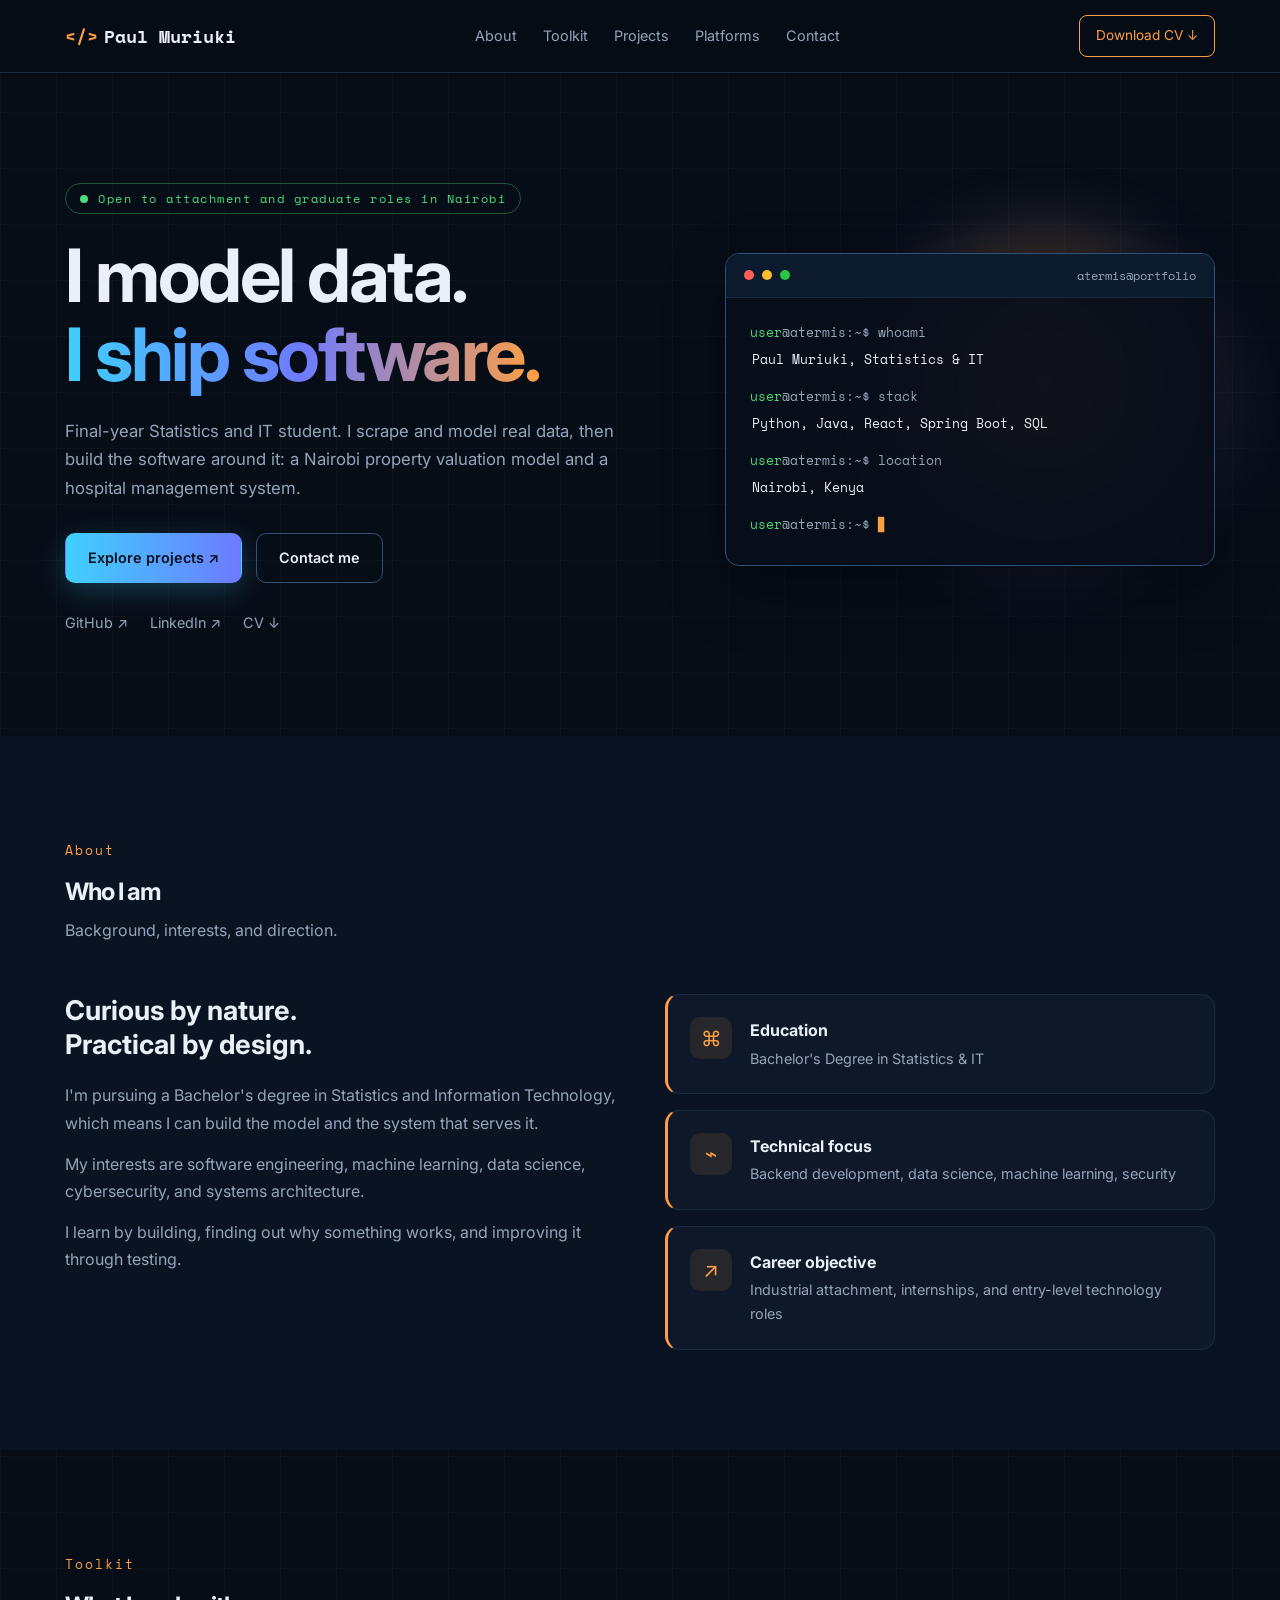
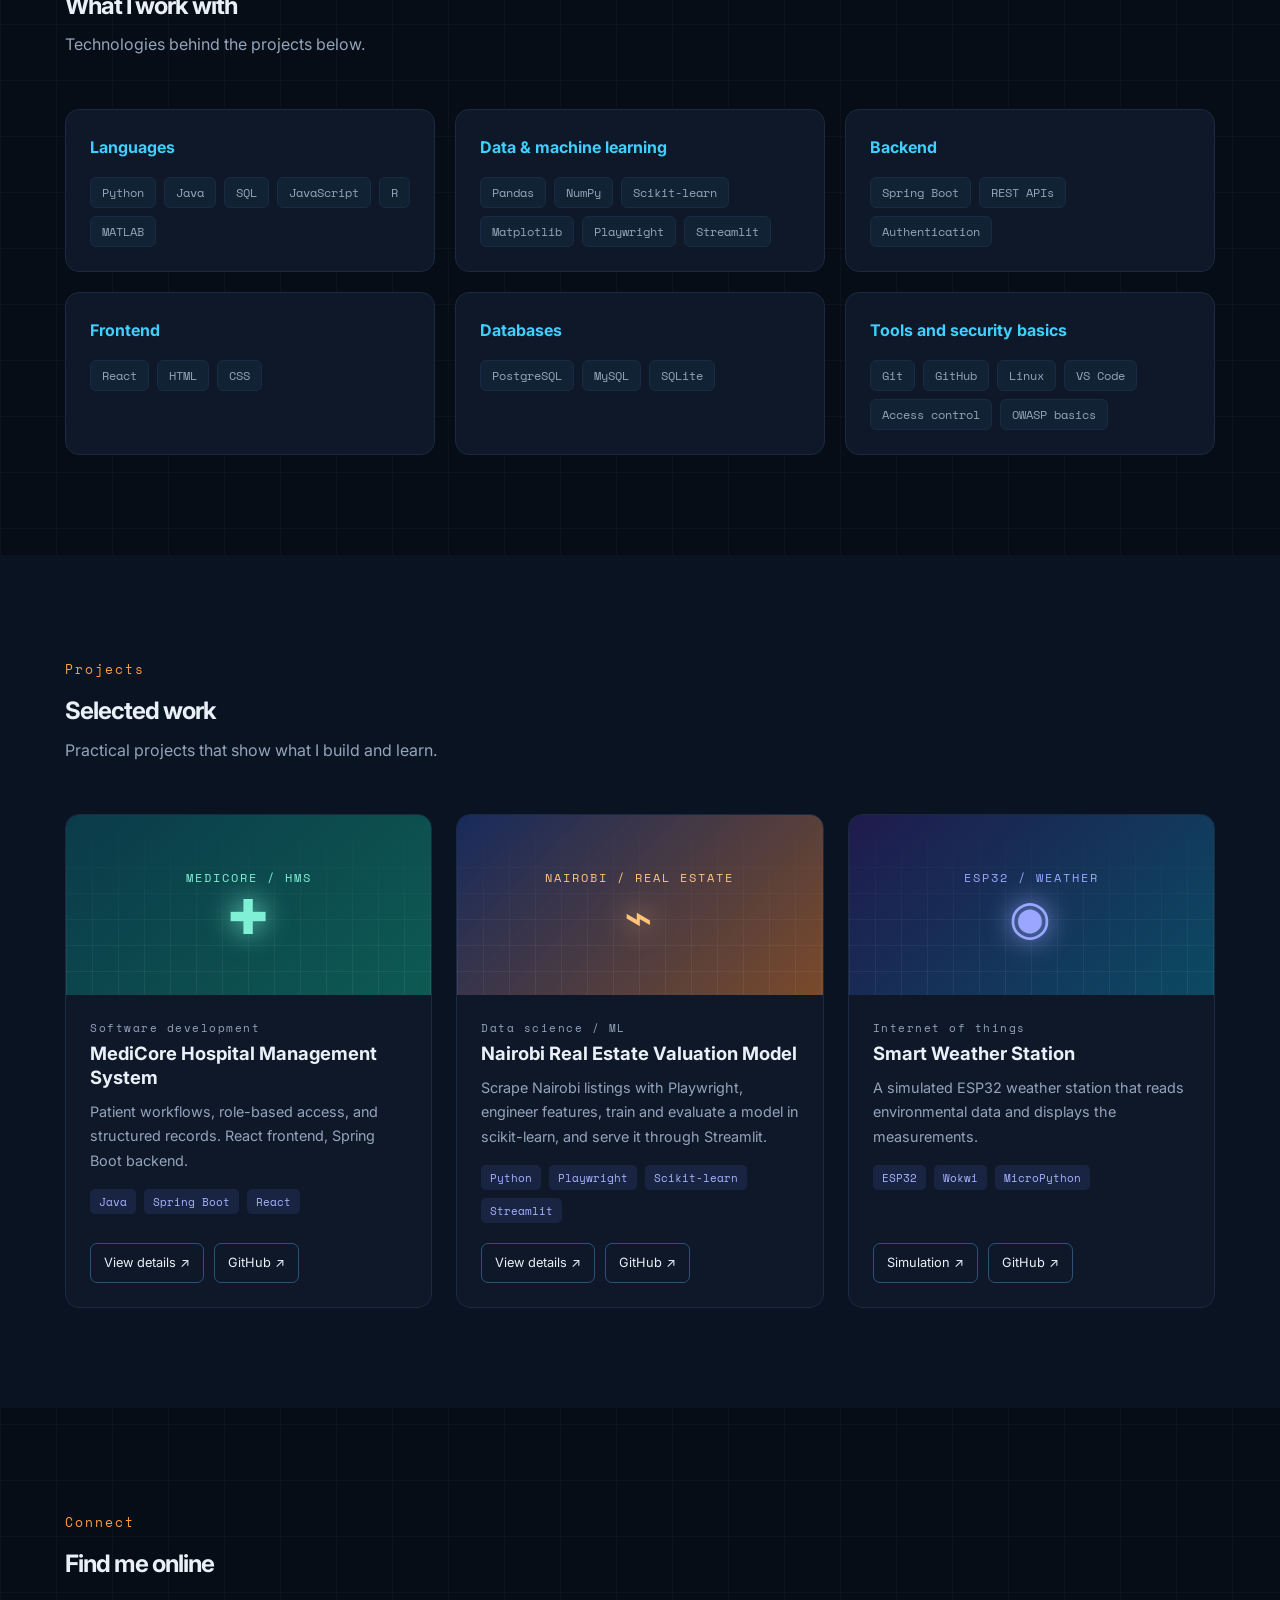
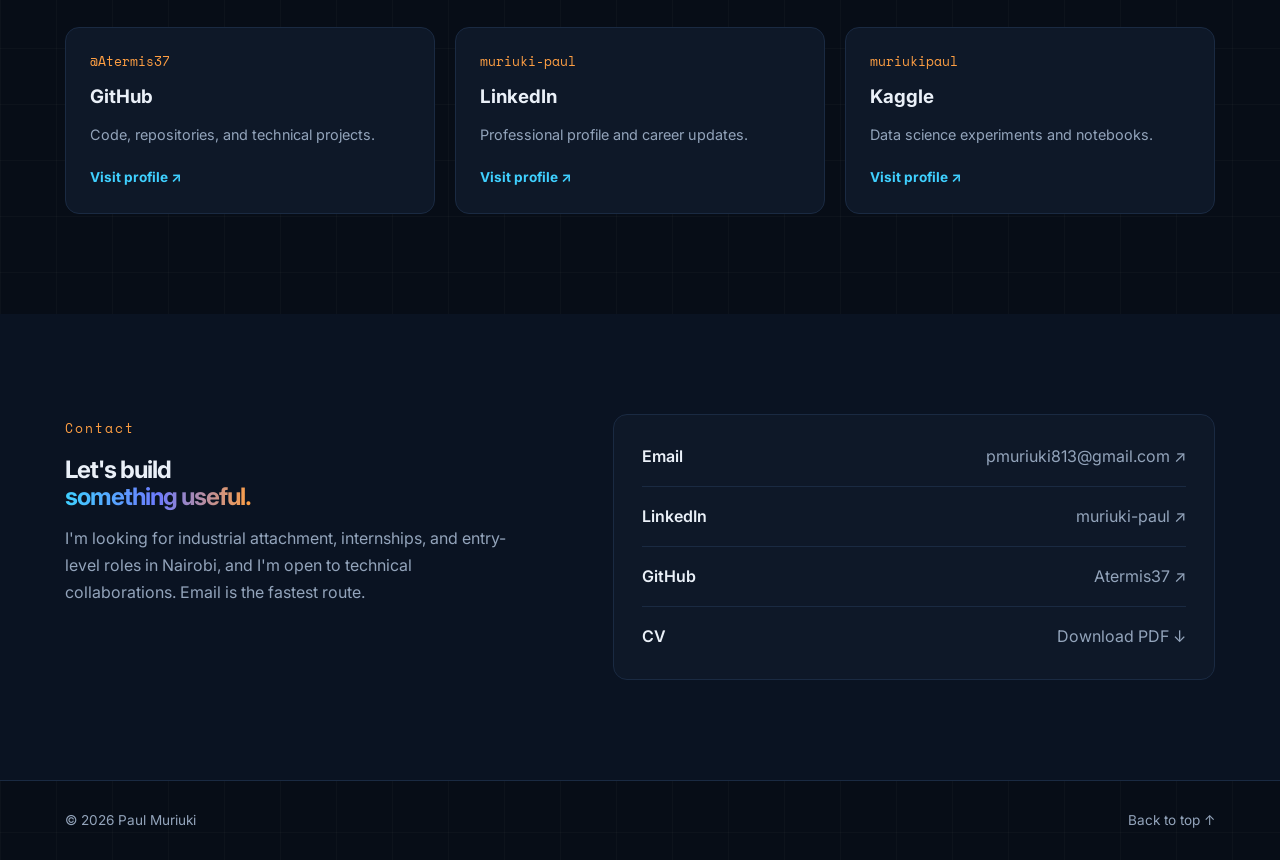
==== index.html @ e59689b9 "Initial portfolio" ====
<!doctype html>
<html lang="en">
  <head>
    <meta charset="UTF-8" />
    <meta name="viewport" content="width=device-width, initial-scale=1.0" />
    <title>Paul Muriuki | Statistics &amp; IT, Nairobi</title>
    <meta name="description" content="Paul Muriuki, final-year Statistics and IT student in Nairobi. Data science, machine learning and software projects." />
    <meta property="og:type" content="website" />
    <meta property="og:title" content="Paul Muriuki | Statistics &amp; IT, Nairobi" />
    <meta property="og:description" content="A Nairobi property valuation model, a hospital management system, and more." />
    <link rel="icon" href="data:image/svg+xml,%3Csvg xmlns='http://www.w3.org/2000/svg' viewBox='0 0 100 100'%3E%3Ctext y='.9em' font-size='90' fill='%23ff9f43'%3EP%3C/text%3E%3C/svg%3E" />

    <link rel="preconnect" href="https://fonts.googleapis.com" />
    <link rel="preconnect" href="https://fonts.gstatic.com" crossorigin />
    <link
      href="https://fonts.googleapis.com/css2?family=Inter:wght@400;500;600;700;800&family=Space+Mono:wght@400;700&display=swap"
      rel="stylesheet"
    />
    <link rel="stylesheet" href="styles.css" />
  </head>

  <body>
    <header class="header">
      <div class="container nav-container">
        <a href="#home" class="logo"><span class="logo-symbol">&lt;/&gt;</span>Paul Muriuki</a>

        <button class="menu-toggle" id="menu-toggle" aria-label="Toggle menu" aria-expanded="false" aria-controls="navigation">☰</button>

        <nav class="navigation" id="navigation">
          <a href="#about">About</a>
          <a href="#skills">Toolkit</a>
          <a href="#projects">Projects</a>
          <a href="#platforms">Platforms</a>
          <a href="#contact">Contact</a>
        </nav>

        <a href="assets/cv.pdf" class="nav-button" download>Download CV ↓</a>
      </div>
    </header>

    <section id="home" class="hero">
      <div class="container hero-grid">
        <div class="hero-content">
          <span class="status"><span class="status-dot"></span>Open to attachment and graduate roles in Nairobi</span>

          <h1>I model data.<br /><span class="gradient-text">I ship software.</span></h1>

          <p class="hero-description">
            Final-year Statistics and IT student. I scrape and model real data,
            then build the software around it: a Nairobi property valuation
            model and a hospital management system.
          </p>

          <div class="hero-buttons">
            <a href="#projects" class="button button-primary">Explore projects ↗</a>
            <a href="#contact" class="button button-secondary">Contact me</a>
          </div>

          <div class="hero-links">
            <a href="https://github.com/Atermis37" target="_blank" rel="noopener">GitHub ↗</a>
            <a href="https://www.linkedin.com/in/muriuki-paul-7a256b313/" target="_blank" rel="noopener">LinkedIn ↗</a>
            <a href="assets/cv.pdf" download>CV ↓</a>
          </div>
        </div>

        <div class="hero-art" aria-hidden="true">
          <div class="hero-circle"></div>
          <div class="terminal">
            <div class="terminal-header"><span></span><span></span><span></span><small>atermis@portfolio</small></div>
            <div class="terminal-content">
              <p><span class="terminal-green">user</span>@atermis:~$ whoami</p>
              <p class="terminal-output">Paul Muriuki, Statistics &amp; IT</p>
              <p><span class="terminal-green">user</span>@atermis:~$ stack</p>
              <p class="terminal-output">Python, Java, React, Spring Boot, SQL</p>
              <p><span class="terminal-green">user</span>@atermis:~$ location</p>
              <p class="terminal-output">Nairobi, Kenya</p>
              <p><span class="terminal-green">user</span>@atermis:~$ <span class="cursor">▋</span></p>
            </div>
          </div>
        </div>
      </div>
    </section>

    <section id="about" class="section section-alt">
      <div class="container">
        <div class="section-heading">
          <span class="section-label">About</span>
          <h2>Who I am</h2>
          <p>Background, interests, and direction.</p>
        </div>

        <div class="about-grid">
          <div class="about-text">
            <h3>Curious by nature.<br />Practical by design.</h3>
            <p>I'm pursuing a Bachelor's degree in Statistics and Information Technology, which means I can build the model and the system that serves it.</p>
            <p>My interests are software engineering, machine learning, data science, cybersecurity, and systems architecture.</p>
            <p>I learn by building, finding out why something works, and improving it through testing.</p>
          </div>

          <div class="about-cards">
            <article class="info-card">
              <span class="card-icon">⌘</span>
              <div><h4>Education</h4><p>Bachelor's Degree in Statistics &amp; IT</p></div>
            </article>
            <article class="info-card">
              <span class="card-icon">⌁</span>
              <div><h4>Technical focus</h4><p>Backend development, data science, machine learning, security</p></div>
            </article>
            <article class="info-card">
              <span class="card-icon">↗</span>
              <div><h4>Career objective</h4><p>Industrial attachment, internships, and entry-level technology roles</p></div>
            </article>
          </div>
        </div>
      </div>
    </section>

    <section id="skills" class="section">
      <div class="container">
        <div class="section-heading">
          <span class="section-label">Toolkit</span>
          <h2>What I work with</h2>
          <p>Technologies behind the projects below.</p>
        </div>

        <div class="skills-grid">
          <article class="skill-card">
            <h3>Languages</h3>
            <div class="skill-tags"><span>Python</span><span>Java</span><span>SQL</span><span>JavaScript</span><span>R</span><span>MATLAB</span></div>
          </article>
          <article class="skill-card">
            <h3>Data &amp; machine learning</h3>
            <div class="skill-tags"><span>Pandas</span><span>NumPy</span><span>Scikit-learn</span><span>Matplotlib</span><span>Playwright</span><span>Streamlit</span></div>
          </article>
          <article class="skill-card">
            <h3>Backend</h3>
            <div class="skill-tags"><span>Spring Boot</span><span>REST APIs</span><span>Authentication</span></div>
          </article>
          <article class="skill-card">
            <h3>Frontend</h3>
            <div class="skill-tags"><span>React</span><span>HTML</span><span>CSS</span></div>
          </article>
          <article class="skill-card">
            <h3>Databases</h3>
            <div class="skill-tags"><span>PostgreSQL</span><span>MySQL</span><span>SQLite</span></div>
          </article>
          <article class="skill-card">
            <h3>Tools and security basics</h3>
            <div class="skill-tags"><span>Git</span><span>GitHub</span><span>Linux</span><span>VS Code</span><span>Access control</span><span>OWASP basics</span></div>
          </article>
        </div>
      </div>
    </section>

    <section id="projects" class="section section-alt">
      <div class="container">
        <div class="section-heading">
          <span class="section-label">Projects</span>
          <h2>Selected work</h2>
          <p>Practical projects that show what I build and learn.</p>
        </div>

        <div class="projects-grid">
          <article class="project-card">
            <div class="project-visual medicore-visual"><span>MEDICORE / HMS</span><div class="visual-symbol">✚</div></div>
            <div class="project-content">
              <span class="project-type">Software development</span>
              <h3>MediCore Hospital Management System</h3>
              <p>Patient workflows, role-based access, and structured records. React frontend, Spring Boot backend.</p>
              <div class="project-tags"><span>Java</span><span>Spring Boot</span><span>React</span></div>
              <div class="project-actions">
                <a href="projects/medicore.html">View details ↗</a>
                <a href="https://github.com/Atermis37/Medicore" target="_blank" rel="noopener">GitHub ↗</a>
              </div>
            </div>
          </article>

          <article class="project-card">
            <div class="project-visual realestate-visual"><span>NAIROBI / REAL ESTATE</span><div class="visual-symbol">⌁</div></div>
            <div class="project-content">
              <span class="project-type">Data science / ML</span>
              <h3>Nairobi Real Estate Valuation Model</h3>
              <p>Scrape Nairobi listings with Playwright, engineer features, train and evaluate a model in scikit-learn, and serve it through Streamlit.</p>
              <div class="project-tags"><span>Python</span><span>Playwright</span><span>Scikit-learn</span><span>Streamlit</span></div>
              <div class="project-actions">
                <a href="projects/realestate.html">View details ↗</a>
                <a href="https://github.com/Atermis37/nairobi-realestate" target="_blank" rel="noopener">GitHub ↗</a>
              </div>
            </div>
          </article>

          <article class="project-card">
            <div class="project-visual iot-visual"><span>ESP32 / WEATHER</span><div class="visual-symbol">◉</div></div>
            <div class="project-content">
              <span class="project-type">Internet of things</span>
              <h3>Smart Weather Station</h3>
              <p>A simulated ESP32 weather station that reads environmental data and displays the measurements.</p>
              <div class="project-tags"><span>ESP32</span><span>Wokwi</span><span>MicroPython</span></div>
              <div class="project-actions">
                <a href="https://wokwi.com/projects/479337027551140865" target="_blank" rel="noopener">Simulation ↗</a>
                <a href="https://github.com/Atermis37/smart-weather-station" target="_blank" rel="noopener">GitHub ↗</a>
              </div>
            </div>
          </article>
        </div>
      </div>
    </section>

    <section id="platforms" class="section">
      <div class="container">
        <div class="section-heading">
          <span class="section-label">Connect</span>
          <h2>Find me online</h2>
        </div>

        <div class="platform-grid">
          <a href="https://github.com/Atermis37" target="_blank" rel="noopener" class="platform-card">
            <span>@Atermis37</span><h3>GitHub</h3><p>Code, repositories, and technical projects.</p><b>Visit profile ↗</b>
          </a>
          <a href="https://www.linkedin.com/in/muriuki-paul-7a256b313/" target="_blank" rel="noopener" class="platform-card">
            <span>muriuki-paul</span><h3>LinkedIn</h3><p>Professional profile and career updates.</p><b>Visit profile ↗</b>
          </a>
          <a href="https://kaggle.com/muriukipaul" target="_blank" rel="noopener" class="platform-card">
            <span>muriukipaul</span><h3>Kaggle</h3><p>Data science experiments and notebooks.</p><b>Visit profile ↗</b>
          </a>
        </div>
      </div>
    </section>

    <section id="contact" class="section section-alt">
      <div class="container contact-grid">
        <div class="contact-info">
          <span class="section-label">Contact</span>
          <h2>Let's build<br /><span class="gradient-text">something useful.</span></h2>
          <p>I'm looking for industrial attachment, internships, and entry-level roles in Nairobi, and I'm open to technical collaborations. Email is the fastest route.</p>
        </div>

        <div class="contact-card">
          <a href="mailto:pmuriuki813@gmail.com"><b>Email</b> pmuriuki813@gmail.com ↗</a>
          <a href="https://www.linkedin.com/in/muriuki-paul-7a256b313/" target="_blank" rel="noopener"><b>LinkedIn</b> muriuki-paul ↗</a>
          <a href="https://github.com/Atermis37" target="_blank" rel="noopener"><b>GitHub</b> Atermis37 ↗</a>
          <a href="assets/cv.pdf" download><b>CV</b> Download PDF ↓</a>
        </div>
      </div>
    </section>

    <footer class="footer">
      <div class="container footer-content">
        <p>© <span id="year"></span> Paul Muriuki</p>
        <a href="#home">Back to top ↑</a>
      </div>
    </footer>

    <script src="script.js"></script>
  </body>
</html>
---- styles.css ----
/* Portfolio: Paul Muriuki. Selectors match the HTML as written. */
:root{
  --bg:#070d17;--bg2:#0a1322;--surface:#0e1828;--border:#1a2a42;--border-h:#2d5278;
  --text:#eaf0f8;--muted:#93a4bb;
  --sky:#3fd0ff;--dusk:#6d7bff;--sun:#ff9f43;--ok:#4ade80;
  --wrap:1150px;--r:14px;--t:.25s ease;
}
*{margin:0;padding:0;box-sizing:border-box}
html{scroll-behavior:smooth;scroll-padding-top:90px}
body{min-width:320px;background:var(--bg);color:var(--text);font:16px/1.7 "Inter",system-ui,sans-serif;overflow-x:hidden;
  background-image:linear-gradient(rgba(255,255,255,.022) 1px,transparent 1px),linear-gradient(90deg,rgba(255,255,255,.022) 1px,transparent 1px);
  background-size:56px 56px}
a{color:inherit;text-decoration:none}
button,input,textarea{font:inherit}button{cursor:pointer}
ul{list-style:none}
::selection{background:var(--sun);color:var(--bg)}
a:focus-visible,button:focus-visible,input:focus-visible,textarea:focus-visible{outline:2px solid var(--sun);outline-offset:4px}

.container{width:min(90%,var(--wrap));margin-inline:auto}
.section{padding:100px 0}
.section-alt{background:var(--bg2)}
.section-heading{max-width:640px;margin-bottom:50px}
.section-label{display:inline-block;margin-bottom:10px;color:var(--sun);font:.8rem "Space Mono",monospace;letter-spacing:2px}
.section-heading h2,.contact-info h2{font-size:clamp(2rem,5vw,2.9rem);line-height:1.15;letter-spacing:-1px;margin-bottom:12px}
.section-heading p{color:var(--muted)}
.gradient-text{background:linear-gradient(90deg,var(--sky),var(--dusk) 50%,var(--sun));-webkit-background-clip:text;background-clip:text;color:transparent}

/* NAV */
.header{position:sticky;top:0;z-index:1000;background:rgba(7,13,23,.9);border-bottom:1px solid var(--border);backdrop-filter:blur(14px);-webkit-backdrop-filter:blur(14px)}
.nav-container{min-height:72px;display:flex;align-items:center;justify-content:space-between;gap:24px}
.logo{font:700 1.1rem "Space Mono",monospace;white-space:nowrap}
.logo-symbol{color:var(--sun);margin-right:6px}
.navigation{display:flex;gap:26px}
.navigation a{position:relative;color:var(--muted);font-size:.9rem;transition:color var(--t)}
.navigation a::after{content:"";position:absolute;left:0;bottom:-6px;width:0;height:2px;background:var(--sun);transition:width var(--t)}
.navigation a:hover{color:var(--text)}.navigation a:hover::after{width:100%}
.nav-button{padding:8px 16px;border:1px solid var(--sun);border-radius:8px;color:var(--sun);font-size:.85rem;white-space:nowrap;transition:var(--t)}
.nav-button:hover{background:var(--sun);color:var(--bg)}
.menu-toggle{display:none;border:0;background:none;color:var(--text);font-size:1.6rem;padding:4px}

/* BUTTONS */
.button{display:inline-flex;align-items:center;justify-content:center;gap:8px;padding:12px 22px;border:1px solid transparent;border-radius:10px;font-size:.9rem;font-weight:600;transition:var(--t)}
.button:hover{transform:translateY(-3px)}
.button-primary{background:linear-gradient(90deg,var(--sky),var(--dusk));color:#06101c;box-shadow:0 8px 28px rgba(63,208,255,.22)}
.button-secondary{border-color:var(--border-h);color:var(--text)}
.button-secondary:hover{border-color:var(--sun);color:var(--sun)}

/* HERO: */
.hero{padding:110px 0 100px;min-height:640px;display:flex;align-items:center;overflow:hidden}
.hero-grid{display:grid;grid-template-columns:1.1fr .9fr;gap:60px;align-items:center}
.hero-content>*{opacity:0;transform:translateY(18px);animation:rise .7s ease forwards}
.hero-content>:nth-child(2){animation-delay:.12s}.hero-content>:nth-child(3){animation-delay:.24s}
.hero-content>:nth-child(4){animation-delay:.36s}.hero-content>:nth-child(5){animation-delay:.48s}
@keyframes rise{to{opacity:1;transform:none}}
.status{display:inline-flex;align-items:center;gap:10px;margin-bottom:22px;padding:6px 14px;border:1px solid rgba(74,222,128,.35);border-radius:30px;color:var(--ok);font:.72rem "Space Mono",monospace;letter-spacing:1.5px}
.status-dot{width:8px;height:8px;border-radius:50%;background:var(--ok);animation:pulse 2s infinite}
@keyframes pulse{50%{box-shadow:0 0 0 7px rgba(74,222,128,0)}0%{box-shadow:0 0 0 0 rgba(74,222,128,.5)}}
.hero h1{font-size:clamp(2.6rem,6.2vw,4.6rem);line-height:1.08;letter-spacing:-2.5px;margin-bottom:22px}
.hero-description{max-width:560px;margin-bottom:30px;color:var(--muted);font-size:1.05rem}
.hero-buttons{display:flex;flex-wrap:wrap;gap:14px;margin-bottom:28px}
.hero-links{display:flex;gap:22px;color:var(--muted);font-size:.9rem}
.hero-links a:hover{color:var(--sun)}
.hero-art{position:relative;min-width:0}
.hero-circle{position:absolute;z-index:0;width:min(420px,90%);aspect-ratio:1;right:-8%;bottom:-22%;border-radius:50%;
  background:radial-gradient(circle at 50% 40%,var(--sun) 0,rgba(255,159,67,.45) 30%,rgba(109,123,255,.2) 55%,transparent 70%);
  filter:blur(28px);opacity:.55;animation:drift 9s ease-in-out infinite alternate}
@keyframes drift{to{transform:translate(-26px,-18px) scale(1.08)}}
.terminal{position:relative;z-index:1;overflow:hidden;border:1px solid var(--border-h);border-radius:var(--r);background:rgba(8,15,27,.92);box-shadow:0 24px 60px rgba(0,0,0,.45)}
.terminal-header{display:flex;align-items:center;gap:8px;padding:13px 18px;background:#0c1a2d;border-bottom:1px solid var(--border)}
.terminal-header span{width:10px;height:10px;border-radius:50%;background:#ff5f57}
.terminal-header span:nth-child(2){background:#febc2e}.terminal-header span:nth-child(3){background:#28c840}
.terminal-header small{margin-left:auto;color:var(--muted);font:.72rem "Space Mono",monospace}
.terminal-content{padding:24px;font:.82rem/1.6 "Space Mono",monospace;color:var(--muted);overflow-wrap:anywhere}
.terminal-content p{margin-bottom:6px}
.terminal-green{color:var(--ok)}
.terminal-output{color:var(--text);margin-bottom:16px!important;padding-left:2px}
.cursor{color:var(--sun);animation:blink 1s steps(1) infinite}
@keyframes blink{50%{opacity:0}}

/* ABOUT */
.about-grid{display:grid;grid-template-columns:1fr 1fr;gap:50px;align-items:start}
.about-text h3{font-size:1.7rem;line-height:1.25;margin-bottom:20px}
.about-text p{color:var(--muted);margin-bottom:14px;max-width:60ch}
.about-cards{display:grid;gap:16px}
.info-card{display:flex;gap:18px;padding:22px;border:1px solid var(--border);border-left:3px solid var(--sun);border-radius:var(--r);background:var(--surface)}
.card-icon{flex:none;width:42px;height:42px;display:grid;place-items:center;border-radius:10px;background:rgba(255,159,67,.1);color:var(--sun);font-size:1.3rem}
.info-card h4{font-size:1rem;margin-bottom:2px}
.info-card p{color:var(--muted);font-size:.9rem}

/* SKILLS */
.skills-grid{display:grid;grid-template-columns:repeat(3,minmax(0,1fr));gap:20px}
.skill-card{padding:24px;border:1px solid var(--border);border-radius:var(--r);background:var(--surface)}
.skill-card h3{margin-bottom:16px;font-size:1rem;color:var(--sky)}
.skill-tags{display:flex;flex-wrap:wrap;gap:8px}
.skill-tags span{padding:6px 11px;border:1px solid var(--border);border-radius:6px;background:rgba(63,208,255,.05);color:var(--muted);font:.74rem "Space Mono",monospace;transition:var(--t)}
.skill-tags span:hover{border-color:var(--sun);color:var(--sun)}

/* PROJECTS */
.project-filters{display:flex;flex-wrap:wrap;gap:10px;margin-bottom:32px}
.filter{padding:8px 18px;border:1px solid var(--border);border-radius:30px;background:none;color:var(--muted);font-size:.85rem;transition:var(--t)}
.filter:hover,.filter.active{border-color:var(--sun);background:rgba(255,159,67,.1);color:var(--sun)}
.projects-grid{display:grid;grid-template-columns:repeat(3,minmax(0,1fr));gap:24px}
.project-card{position:relative;isolation:isolate;display:flex;flex-direction:column;overflow:hidden;border:1px solid var(--border);border-radius:var(--r);background:var(--surface);transition:transform var(--t),border-color var(--t)}
.project-card::before{content:"";position:absolute;inset:0;z-index:-1;opacity:0;transition:opacity .3s;background:radial-gradient(320px circle at var(--mx,50%) var(--my,50%),rgba(255,159,67,.14),transparent 60%)}
.project-card:hover{transform:translateY(-6px);border-color:var(--border-h)}
.project-card:hover::before{opacity:1}
.project-card.hidden{display:none}
.project-visual{position:relative;min-height:180px;display:flex;flex-direction:column;align-items:center;justify-content:center;gap:6px;color:var(--text);font:.75rem "Space Mono",monospace;letter-spacing:2px;overflow:hidden}
.project-visual::after{content:"";position:absolute;inset:0;background-image:linear-gradient(rgba(255,255,255,.06) 1px,transparent 1px),linear-gradient(90deg,rgba(255,255,255,.06) 1px,transparent 1px);background-size:26px 26px;mask-image:linear-gradient(transparent,#000 90%);-webkit-mask-image:linear-gradient(transparent,#000 90%)}
.project-visual>*{position:relative;z-index:1}
.visual-symbol{font-size:3rem;line-height:1;text-shadow:0 0 28px currentColor}
.medicore-visual{background:linear-gradient(135deg,#0b3b4a,#0d5a52);color:#7ff0d4}
.realestate-visual{background:linear-gradient(135deg,#172a5c,#7a4a2a);color:#ffc47a}
.iot-visual{background:linear-gradient(135deg,#1f1b4d,#0b4a63);color:#9aa6ff}
.project-content{flex:1;display:flex;flex-direction:column;padding:24px}
.project-type{color:var(--muted);font:.7rem "Space Mono",monospace;letter-spacing:1.5px;margin-bottom:6px}
.project-content h3{font-size:1.15rem;margin-bottom:10px;line-height:1.3}
.project-content p{margin-bottom:16px;color:var(--muted);font-size:.9rem}
.project-tags{display:flex;flex-wrap:wrap;gap:8px;margin-bottom:20px}
.project-tags span{padding:4px 9px;border-radius:5px;background:rgba(109,123,255,.12);color:#a9b2ff;font:.7rem "Space Mono",monospace}
.project-actions{display:flex;flex-wrap:wrap;gap:10px;margin-top:auto}
.project-actions a{padding:8px 13px;border:1px solid var(--border-h);border-radius:7px;font-size:.8rem;transition:var(--t)}
.project-actions a:hover{border-color:var(--sun);color:var(--sun);background:rgba(255,159,67,.08)}

/* PLATFORMS */
.platform-grid{display:grid;grid-template-columns:repeat(3,minmax(0,1fr));gap:20px}
.platform-card{display:flex;flex-direction:column;gap:10px;padding:24px;border:1px solid var(--border);border-radius:var(--r);background:var(--surface);transition:var(--t)}
.platform-card:hover{border-color:var(--sun);transform:translateY(-4px)}
.platform-card span{color:var(--sun);font:.8rem "Space Mono",monospace}
.platform-card p{color:var(--muted);font-size:.9rem}
.platform-card b{margin-top:auto;padding-top:8px;color:var(--sky);font-size:.85rem}

/* CONTACT */
.contact-grid{display:grid;grid-template-columns:.9fr 1.1fr;gap:56px;align-items:start}
.contact-info p{color:var(--muted);margin:14px 0 26px;max-width:46ch}
.contact-email{display:inline-block;color:var(--sun);font:1rem "Space Mono",monospace;border-bottom:1px solid var(--sun);overflow-wrap:anywhere}
.contact-form{display:flex;flex-direction:column;gap:8px;padding:30px;border:1px solid var(--border);border-radius:var(--r);background:var(--surface)}
.contact-form label{font-size:.85rem;font-weight:600;margin-top:8px}
.contact-form input,.contact-form textarea{width:100%;padding:13px 15px;border:1px solid var(--border);border-radius:8px;background:var(--bg);color:var(--text);font-size:.9rem;transition:border-color var(--t)}
.contact-form input:focus,.contact-form textarea:focus{border-color:var(--sun);outline:none}
.contact-form ::placeholder{color:#71869f;opacity:1}
.contact-form textarea{min-height:130px;resize:vertical}
.contact-form .button{align-self:flex-start;margin-top:14px}
.form-note{color:var(--muted);font-size:.8rem}

/* FOOTER */
.footer{padding:28px 0;border-top:1px solid var(--border)}
.footer-content{display:flex;align-items:center;justify-content:space-between;flex-wrap:wrap;gap:16px;color:var(--muted);font-size:.85rem}
.footer-content a:hover{color:var(--sun)}

/* DETAIL PAGES (inline styles in those files still work) */
.section h1{letter-spacing:-1.5px;line-height:1.15}
.section h2{font-size:1.5rem;margin-top:8px}

/* RESPONSIVE */
@media(max-width:860px){
  .menu-toggle{display:block}
  .menu-toggle~.nav-button{display:none}
  .navigation{position:absolute;top:72px;left:0;right:0;display:none;flex-direction:column;gap:0;padding:8px 5% 18px;background:var(--bg);border-bottom:1px solid var(--border)}
  .navigation.open{display:flex}
  .navigation a{padding:13px 0;border-bottom:1px solid var(--border)}
  .navigation a::after{display:none}
}
@media(max-width:950px){
  .hero-grid,.about-grid,.contact-grid{grid-template-columns:1fr}
  .skills-grid,.projects-grid,.platform-grid{grid-template-columns:repeat(2,minmax(0,1fr))}
  .hero-art{max-width:520px}
}
@media(max-width:650px){
  .section{padding:70px 0}.hero{padding:70px 0}
  .skills-grid,.projects-grid,.platform-grid{grid-template-columns:1fr}
  .contact-form{padding:20px}
  .footer-content{flex-direction:column;text-align:center}
}
@media(prefers-reduced-motion:reduce){
  html{scroll-behavior:auto}
  *,*::before,*::after{animation-duration:.01ms!important;animation-iteration-count:1!important;transition-duration:.01ms!important}
  .hero-content>*{opacity:1;transform:none}
}

.contact-card{display:flex;flex-direction:column;padding:12px 28px;border:1px solid var(--border);border-radius:var(--r);background:var(--surface)}
.contact-card a{display:flex;justify-content:space-between;gap:16px;padding:16px 0;border-bottom:1px solid var(--border);color:var(--muted);overflow-wrap:anywhere;transition:color var(--t)}
.contact-card a:last-child{border-bottom:0}
.contact-card a:hover{color:var(--sun)}
.contact-card b{color:var(--text);font-weight:600}
.detail h1{font-size:clamp(2rem,5vw,3.2rem);margin:14px 0 16px}
.detail-lead{max-width:70ch;color:var(--muted)}
.detail .project-tags{margin:26px 0}
.detail-visual{height:300px;border-radius:15px}
.detail-body{max-width:760px;margin-top:48px}
.detail-body h2{margin:34px 0 12px}
.detail-body p{margin-bottom:14px;color:var(--muted)}
.detail-body ul{margin:0 0 20px 20px;list-style:disc;color:var(--muted)}
.detail-body li{margin-bottom:6px}
.detail-body .button{margin-top:18px}
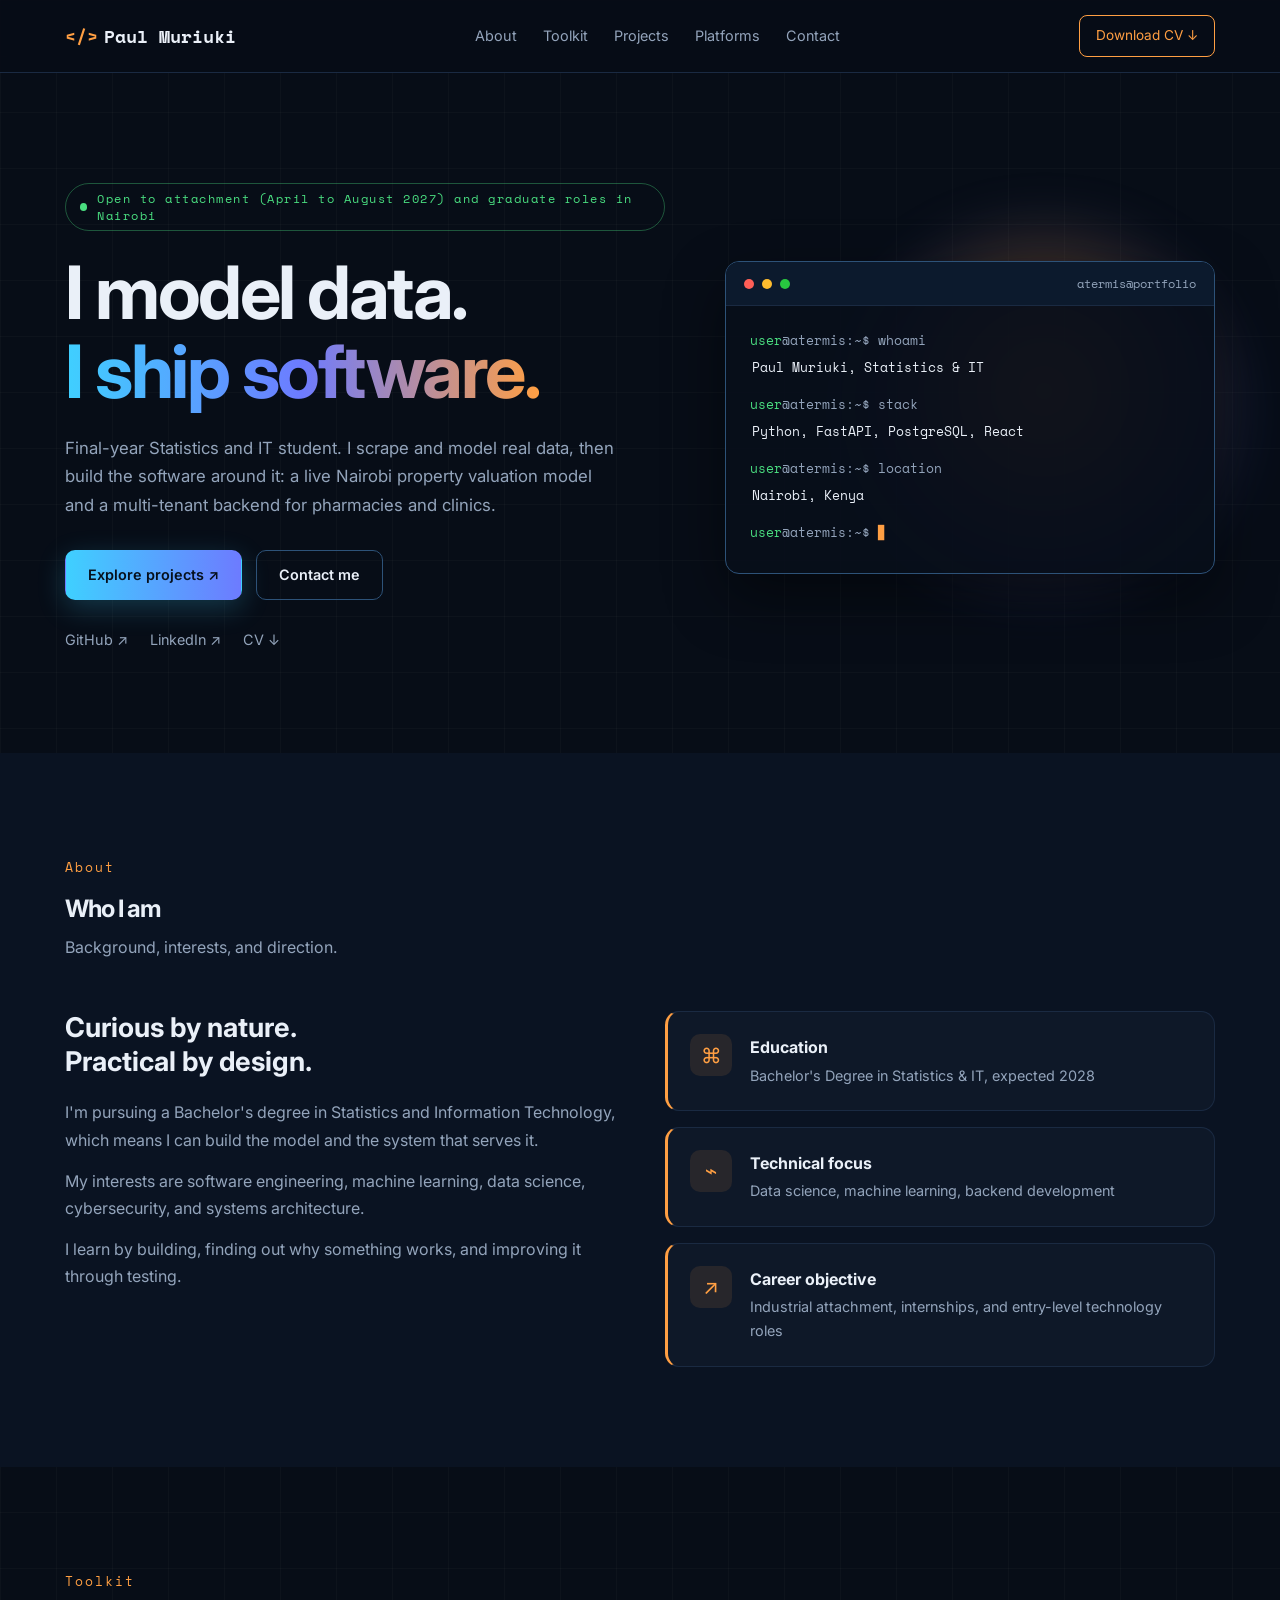
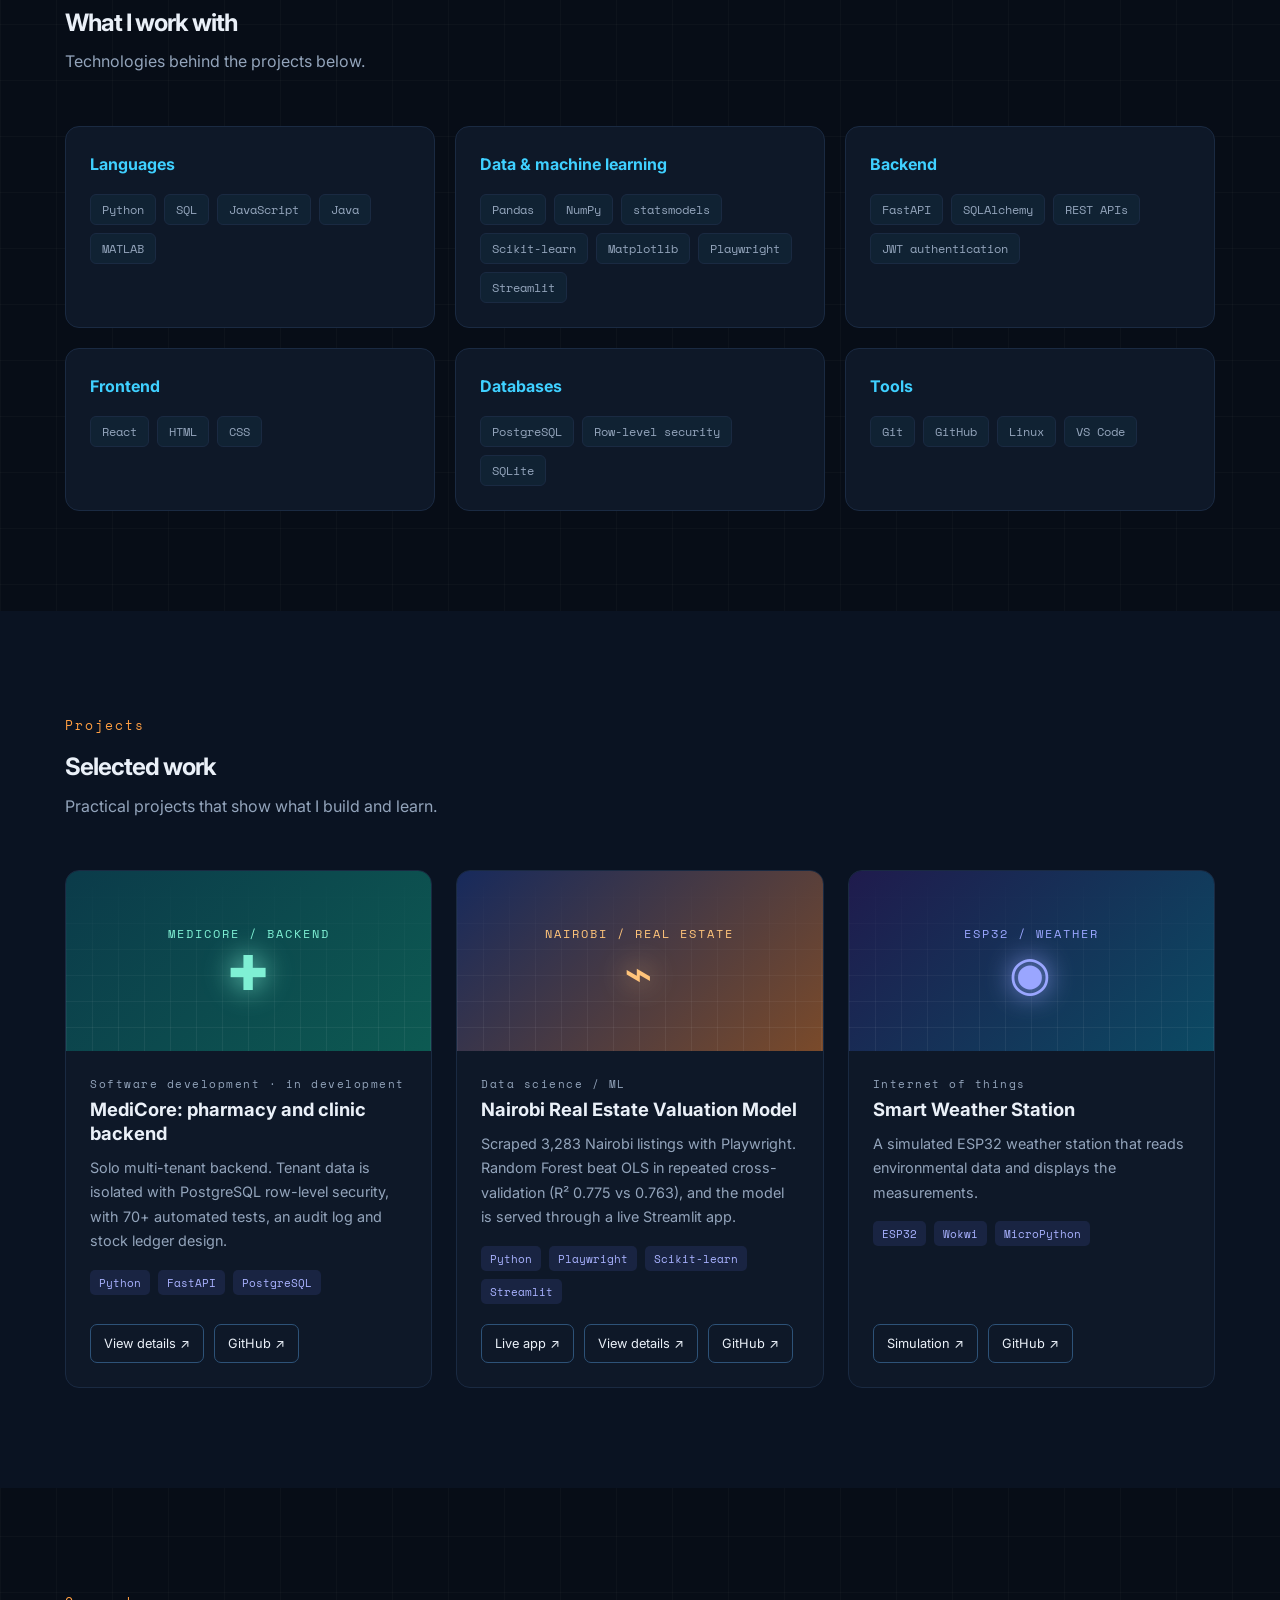
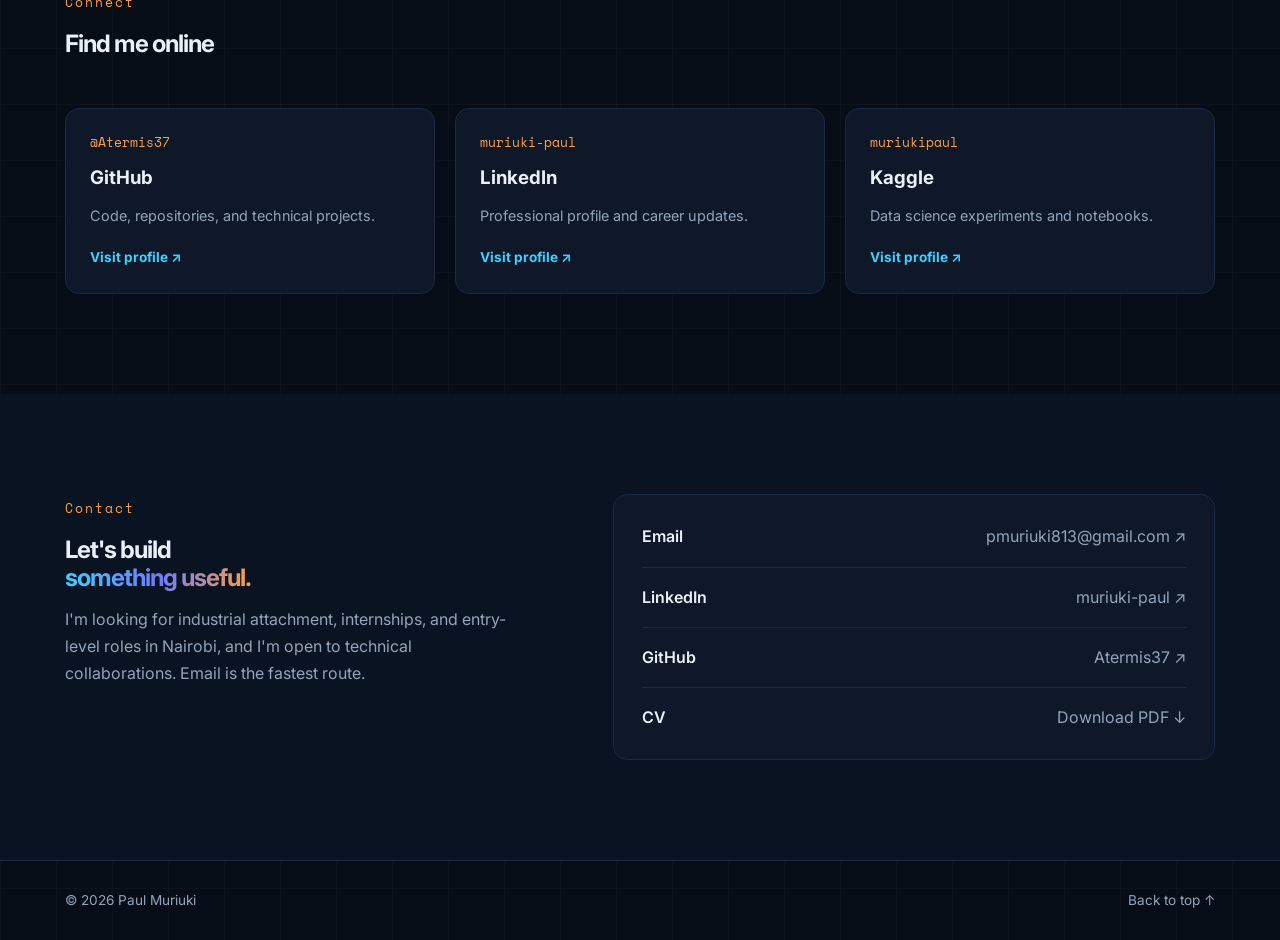
==== commit 49b750c3: "some changes" ====
--- a/index.html
+++ b/index.html
@@ -4,11 +4,23 @@
     <meta charset="UTF-8" />
     <meta name="viewport" content="width=device-width, initial-scale=1.0" />
     <title>Paul Muriuki | Statistics &amp; IT, Nairobi</title>
-    <meta name="description" content="Paul Muriuki, final-year Statistics and IT student in Nairobi. Data science, machine learning and software projects." />
+    <meta
+      name="description"
+      content="Paul Muriuki, final-year Statistics and IT student in Nairobi. Data science, machine learning and software projects."
+    />
     <meta property="og:type" content="website" />
-    <meta property="og:title" content="Paul Muriuki | Statistics &amp; IT, Nairobi" />
-    <meta property="og:description" content="A Nairobi property valuation model, a hospital management system, and more." />
-    <link rel="icon" href="data:image/svg+xml,%3Csvg xmlns='http://www.w3.org/2000/svg' viewBox='0 0 100 100'%3E%3Ctext y='.9em' font-size='90' fill='%23ff9f43'%3EP%3C/text%3E%3C/svg%3E" />
+    <meta
+      property="og:title"
+      content="Paul Muriuki | Statistics &amp; IT, Nairobi"
+    />
+    <meta
+      property="og:description"
+      content="A Nairobi property valuation model, a multi-tenant healthcare backend, and more."
+    />
+    <link
+      rel="icon"
+      href="data:image/svg+xml,%3Csvg xmlns='http://www.w3.org/2000/svg' viewBox='0 0 100 100'%3E%3Ctext y='.9em' font-size='90' fill='%23ff9f43'%3EP%3C/text%3E%3C/svg%3E"
+    />
 
     <link rel="preconnect" href="https://fonts.googleapis.com" />
     <link rel="preconnect" href="https://fonts.gstatic.com" crossorigin />
@@ -22,9 +34,19 @@
   <body>
     <header class="header">
       <div class="container nav-container">
-        <a href="#home" class="logo"><span class="logo-symbol">&lt;/&gt;</span>Paul Muriuki</a>
-
-        <button class="menu-toggle" id="menu-toggle" aria-label="Toggle menu" aria-expanded="false" aria-controls="navigation">☰</button>
+        <a href="#home" class="logo"
+          ><span class="logo-symbol">&lt;/&gt;</span>Paul Muriuki</a
+        >
+
+        <button
+          class="menu-toggle"
+          id="menu-toggle"
+          aria-label="Toggle menu"
+          aria-expanded="false"
+          aria-controls="navigation"
+        >
+          ☰
+        </button>
 
         <nav class="navigation" id="navigation">
           <a href="#about">About</a>
@@ -34,47 +56,79 @@
           <a href="#contact">Contact</a>
         </nav>
 
-        <a href="assets/cv.pdf" class="nav-button" download>Download CV ↓</a>
+        <a
+          href="assets/cv.pdf"
+          class="nav-button"
+          download="Paul-Muriuki-CV.pdf"
+          >Download CV ↓</a
+        >
       </div>
     </header>
 
     <section id="home" class="hero">
       <div class="container hero-grid">
         <div class="hero-content">
-          <span class="status"><span class="status-dot"></span>Open to attachment and graduate roles in Nairobi</span>
-
-          <h1>I model data.<br /><span class="gradient-text">I ship software.</span></h1>
+          <span class="status"
+            ><span class="status-dot"></span>Open to attachment (April to August
+            2027) and graduate roles in Nairobi</span
+          >
+
+          <h1>
+            I model data.<br /><span class="gradient-text"
+              >I ship software.</span
+            >
+          </h1>
 
           <p class="hero-description">
             Final-year Statistics and IT student. I scrape and model real data,
-            then build the software around it: a Nairobi property valuation
-            model and a hospital management system.
+            then build the software around it: a live Nairobi property valuation
+            model and a multi-tenant backend for pharmacies and clinics.
           </p>
 
           <div class="hero-buttons">
-            <a href="#projects" class="button button-primary">Explore projects ↗</a>
+            <a href="#projects" class="button button-primary"
+              >Explore projects ↗</a
+            >
             <a href="#contact" class="button button-secondary">Contact me</a>
           </div>
 
           <div class="hero-links">
-            <a href="https://github.com/Atermis37" target="_blank" rel="noopener">GitHub ↗</a>
-            <a href="https://www.linkedin.com/in/muriuki-paul-7a256b313/" target="_blank" rel="noopener">LinkedIn ↗</a>
-            <a href="assets/cv.pdf" download>CV ↓</a>
+            <a
+              href="https://github.com/Atermis37"
+              target="_blank"
+              rel="noopener"
+              >GitHub ↗</a
+            >
+            <a
+              href="https://www.linkedin.com/in/muriuki-paul-7a256b313/"
+              target="_blank"
+              rel="noopener"
+              >LinkedIn ↗</a
+            >
+            <a href="assets/cv.pdf" download="Paul-Muriuki-CV.pdf">CV ↓</a>
           </div>
         </div>
 
         <div class="hero-art" aria-hidden="true">
           <div class="hero-circle"></div>
           <div class="terminal">
-            <div class="terminal-header"><span></span><span></span><span></span><small>atermis@portfolio</small></div>
+            <div class="terminal-header">
+              <span></span><span></span><span></span
+              ><small>atermis@portfolio</small>
+            </div>
             <div class="terminal-content">
               <p><span class="terminal-green">user</span>@atermis:~$ whoami</p>
               <p class="terminal-output">Paul Muriuki, Statistics &amp; IT</p>
               <p><span class="terminal-green">user</span>@atermis:~$ stack</p>
-              <p class="terminal-output">Python, Java, React, Spring Boot, SQL</p>
-              <p><span class="terminal-green">user</span>@atermis:~$ location</p>
+              <p class="terminal-output">Python, FastAPI, PostgreSQL, React</p>
+              <p>
+                <span class="terminal-green">user</span>@atermis:~$ location
+              </p>
               <p class="terminal-output">Nairobi, Kenya</p>
-              <p><span class="terminal-green">user</span>@atermis:~$ <span class="cursor">▋</span></p>
+              <p>
+                <span class="terminal-green">user</span>@atermis:~$
+                <span class="cursor">▋</span>
+              </p>
             </div>
           </div>
         </div>
@@ -92,23 +146,45 @@
         <div class="about-grid">
           <div class="about-text">
             <h3>Curious by nature.<br />Practical by design.</h3>
-            <p>I'm pursuing a Bachelor's degree in Statistics and Information Technology, which means I can build the model and the system that serves it.</p>
-            <p>My interests are software engineering, machine learning, data science, cybersecurity, and systems architecture.</p>
-            <p>I learn by building, finding out why something works, and improving it through testing.</p>
+            <p>
+              I'm pursuing a Bachelor's degree in Statistics and Information
+              Technology, which means I can build the model and the system that
+              serves it.
+            </p>
+            <p>
+              My interests are software engineering, machine learning, data
+              science, cybersecurity, and systems architecture.
+            </p>
+            <p>
+              I learn by building, finding out why something works, and
+              improving it through testing.
+            </p>
           </div>
 
           <div class="about-cards">
             <article class="info-card">
               <span class="card-icon">⌘</span>
-              <div><h4>Education</h4><p>Bachelor's Degree in Statistics &amp; IT</p></div>
+              <div>
+                <h4>Education</h4>
+                <p>Bachelor's Degree in Statistics &amp; IT, expected 2028</p>
+              </div>
             </article>
             <article class="info-card">
               <span class="card-icon">⌁</span>
-              <div><h4>Technical focus</h4><p>Backend development, data science, machine learning, security</p></div>
+              <div>
+                <h4>Technical focus</h4>
+                <p>Data science, machine learning, backend development</p>
+              </div>
             </article>
             <article class="info-card">
               <span class="card-icon">↗</span>
-              <div><h4>Career objective</h4><p>Industrial attachment, internships, and entry-level technology roles</p></div>
+              <div>
+                <h4>Career objective</h4>
+                <p>
+                  Industrial attachment, internships, and entry-level technology
+                  roles
+                </p>
+              </div>
             </article>
           </div>
         </div>
@@ -126,27 +202,45 @@
         <div class="skills-grid">
           <article class="skill-card">
             <h3>Languages</h3>
-            <div class="skill-tags"><span>Python</span><span>Java</span><span>SQL</span><span>JavaScript</span><span>R</span><span>MATLAB</span></div>
+            <div class="skill-tags">
+              <span>Python</span><span>SQL</span><span>JavaScript</span
+              ><span>Java</span><span>MATLAB</span>
+            </div>
           </article>
           <article class="skill-card">
             <h3>Data &amp; machine learning</h3>
-            <div class="skill-tags"><span>Pandas</span><span>NumPy</span><span>Scikit-learn</span><span>Matplotlib</span><span>Playwright</span><span>Streamlit</span></div>
+            <div class="skill-tags">
+              <span>Pandas</span><span>NumPy</span><span>statsmodels</span
+              ><span>Scikit-learn</span><span>Matplotlib</span
+              ><span>Playwright</span><span>Streamlit</span>
+            </div>
           </article>
           <article class="skill-card">
             <h3>Backend</h3>
-            <div class="skill-tags"><span>Spring Boot</span><span>REST APIs</span><span>Authentication</span></div>
+            <div class="skill-tags">
+              <span>FastAPI</span><span>SQLAlchemy</span><span>REST APIs</span
+              ><span>JWT authentication</span>
+            </div>
           </article>
           <article class="skill-card">
             <h3>Frontend</h3>
-            <div class="skill-tags"><span>React</span><span>HTML</span><span>CSS</span></div>
+            <div class="skill-tags">
+              <span>React</span><span>HTML</span><span>CSS</span>
+            </div>
           </article>
           <article class="skill-card">
             <h3>Databases</h3>
-            <div class="skill-tags"><span>PostgreSQL</span><span>MySQL</span><span>SQLite</span></div>
-          </article>
-          <article class="skill-card">
-            <h3>Tools and security basics</h3>
-            <div class="skill-tags"><span>Git</span><span>GitHub</span><span>Linux</span><span>VS Code</span><span>Access control</span><span>OWASP basics</span></div>
+            <div class="skill-tags">
+              <span>PostgreSQL</span><span>Row-level security</span
+              ><span>SQLite</span>
+            </div>
+          </article>
+          <article class="skill-card">
+            <h3>Tools</h3>
+            <div class="skill-tags">
+              <span>Git</span><span>GitHub</span><span>Linux</span
+              ><span>VS Code</span>
+            </div>
           </article>
         </div>
       </div>
@@ -162,43 +256,98 @@
 
         <div class="projects-grid">
           <article class="project-card">
-            <div class="project-visual medicore-visual"><span>MEDICORE / HMS</span><div class="visual-symbol">✚</div></div>
+            <div class="project-visual medicore-visual">
+              <span>MEDICORE / BACKEND</span>
+              <div class="visual-symbol">✚</div>
+            </div>
             <div class="project-content">
-              <span class="project-type">Software development</span>
-              <h3>MediCore Hospital Management System</h3>
-              <p>Patient workflows, role-based access, and structured records. React frontend, Spring Boot backend.</p>
-              <div class="project-tags"><span>Java</span><span>Spring Boot</span><span>React</span></div>
+              <span class="project-type"
+                >Software development · in development</span
+              >
+              <h3>MediCore: pharmacy and clinic backend</h3>
+              <p>
+                Solo multi-tenant backend. Tenant data is isolated with
+                PostgreSQL row-level security, with 70+ automated tests, an
+                audit log and stock ledger design.
+              </p>
+              <div class="project-tags">
+                <span>Python</span><span>FastAPI</span><span>PostgreSQL</span>
+              </div>
               <div class="project-actions">
                 <a href="projects/medicore.html">View details ↗</a>
-                <a href="https://github.com/Atermis37/Medicore" target="_blank" rel="noopener">GitHub ↗</a>
+                <a
+                  href="https://github.com/Atermis37/Medicore"
+                  target="_blank"
+                  rel="noopener"
+                  >GitHub ↗</a
+                >
               </div>
             </div>
           </article>
 
           <article class="project-card">
-            <div class="project-visual realestate-visual"><span>NAIROBI / REAL ESTATE</span><div class="visual-symbol">⌁</div></div>
+            <div class="project-visual realestate-visual">
+              <span>NAIROBI / REAL ESTATE</span>
+              <div class="visual-symbol">⌁</div>
+            </div>
             <div class="project-content">
               <span class="project-type">Data science / ML</span>
               <h3>Nairobi Real Estate Valuation Model</h3>
-              <p>Scrape Nairobi listings with Playwright, engineer features, train and evaluate a model in scikit-learn, and serve it through Streamlit.</p>
-              <div class="project-tags"><span>Python</span><span>Playwright</span><span>Scikit-learn</span><span>Streamlit</span></div>
+              <p>
+                Scraped 3,283 Nairobi listings with Playwright. Random Forest
+                beat OLS in repeated cross-validation (R² 0.775 vs 0.763), and
+                the model is served through a live Streamlit app.
+              </p>
+              <div class="project-tags">
+                <span>Python</span><span>Playwright</span
+                ><span>Scikit-learn</span><span>Streamlit</span>
+              </div>
               <div class="project-actions">
+                <a
+                  href="https://nairobi-apartment-prices.streamlit.app/"
+                  target="_blank"
+                  rel="noopener"
+                  >Live app ↗</a
+                >
                 <a href="projects/realestate.html">View details ↗</a>
-                <a href="https://github.com/Atermis37/nairobi-realestate" target="_blank" rel="noopener">GitHub ↗</a>
+                <a
+                  href="https://github.com/Atermis37/nairobi-realestate"
+                  target="_blank"
+                  rel="noopener"
+                  >GitHub ↗</a
+                >
               </div>
             </div>
           </article>
 
           <article class="project-card">
-            <div class="project-visual iot-visual"><span>ESP32 / WEATHER</span><div class="visual-symbol">◉</div></div>
+            <div class="project-visual iot-visual">
+              <span>ESP32 / WEATHER</span>
+              <div class="visual-symbol">◉</div>
+            </div>
             <div class="project-content">
               <span class="project-type">Internet of things</span>
               <h3>Smart Weather Station</h3>
-              <p>A simulated ESP32 weather station that reads environmental data and displays the measurements.</p>
-              <div class="project-tags"><span>ESP32</span><span>Wokwi</span><span>MicroPython</span></div>
+              <p>
+                A simulated ESP32 weather station that reads environmental data
+                and displays the measurements.
+              </p>
+              <div class="project-tags">
+                <span>ESP32</span><span>Wokwi</span><span>MicroPython</span>
+              </div>
               <div class="project-actions">
-                <a href="https://wokwi.com/projects/479337027551140865" target="_blank" rel="noopener">Simulation ↗</a>
-                <a href="https://github.com/Atermis37/smart-weather-station" target="_blank" rel="noopener">GitHub ↗</a>
+                <a
+                  href="https://wokwi.com/projects/479337027551140865"
+                  target="_blank"
+                  rel="noopener"
+                  >Simulation ↗</a
+                >
+                <a
+                  href="https://github.com/Atermis37/smart-weather-station"
+                  target="_blank"
+                  rel="noopener"
+                  >GitHub ↗</a
+                >
               </div>
             </div>
           </article>
@@ -214,14 +363,38 @@
         </div>
 
         <div class="platform-grid">
-          <a href="https://github.com/Atermis37" target="_blank" rel="noopener" class="platform-card">
-            <span>@Atermis37</span><h3>GitHub</h3><p>Code, repositories, and technical projects.</p><b>Visit profile ↗</b>
+          <a
+            href="https://github.com/Atermis37"
+            target="_blank"
+            rel="noopener"
+            class="platform-card"
+          >
+            <span>@Atermis37</span>
+            <h3>GitHub</h3>
+            <p>Code, repositories, and technical projects.</p>
+            <b>Visit profile ↗</b>
           </a>
-          <a href="https://www.linkedin.com/in/muriuki-paul-7a256b313/" target="_blank" rel="noopener" class="platform-card">
-            <span>muriuki-paul</span><h3>LinkedIn</h3><p>Professional profile and career updates.</p><b>Visit profile ↗</b>
+          <a
+            href="https://www.linkedin.com/in/muriuki-paul-7a256b313/"
+            target="_blank"
+            rel="noopener"
+            class="platform-card"
+          >
+            <span>muriuki-paul</span>
+            <h3>LinkedIn</h3>
+            <p>Professional profile and career updates.</p>
+            <b>Visit profile ↗</b>
           </a>
-          <a href="https://kaggle.com/muriukipaul" target="_blank" rel="noopener" class="platform-card">
-            <span>muriukipaul</span><h3>Kaggle</h3><p>Data science experiments and notebooks.</p><b>Visit profile ↗</b>
+          <a
+            href="https://kaggle.com/muriukipaul"
+            target="_blank"
+            rel="noopener"
+            class="platform-card"
+          >
+            <span>muriukipaul</span>
+            <h3>Kaggle</h3>
+            <p>Data science experiments and notebooks.</p>
+            <b>Visit profile ↗</b>
           </a>
         </div>
       </div>
@@ -231,15 +404,34 @@
       <div class="container contact-grid">
         <div class="contact-info">
           <span class="section-label">Contact</span>
-          <h2>Let's build<br /><span class="gradient-text">something useful.</span></h2>
-          <p>I'm looking for industrial attachment, internships, and entry-level roles in Nairobi, and I'm open to technical collaborations. Email is the fastest route.</p>
+          <h2>
+            Let's build<br /><span class="gradient-text"
+              >something useful.</span
+            >
+          </h2>
+          <p>
+            I'm looking for industrial attachment, internships, and entry-level
+            roles in Nairobi, and I'm open to technical collaborations. Email is
+            the fastest route.
+          </p>
         </div>
 
         <div class="contact-card">
-          <a href="mailto:pmuriuki813@gmail.com"><b>Email</b> pmuriuki813@gmail.com ↗</a>
-          <a href="https://www.linkedin.com/in/muriuki-paul-7a256b313/" target="_blank" rel="noopener"><b>LinkedIn</b> muriuki-paul ↗</a>
-          <a href="https://github.com/Atermis37" target="_blank" rel="noopener"><b>GitHub</b> Atermis37 ↗</a>
-          <a href="assets/cv.pdf" download><b>CV</b> Download PDF ↓</a>
+          <a href="mailto:pmuriuki813@gmail.com"
+            ><b>Email</b> pmuriuki813@gmail.com ↗</a
+          >
+          <a
+            href="https://www.linkedin.com/in/muriuki-paul-7a256b313/"
+            target="_blank"
+            rel="noopener"
+            ><b>LinkedIn</b> muriuki-paul ↗</a
+          >
+          <a href="https://github.com/Atermis37" target="_blank" rel="noopener"
+            ><b>GitHub</b> Atermis37 ↗</a
+          >
+          <a href="assets/cv.pdf" download="Paul-Muriuki-CV.pdf"
+            ><b>CV</b> Download PDF ↓</a
+          >
         </div>
       </div>
     </section>
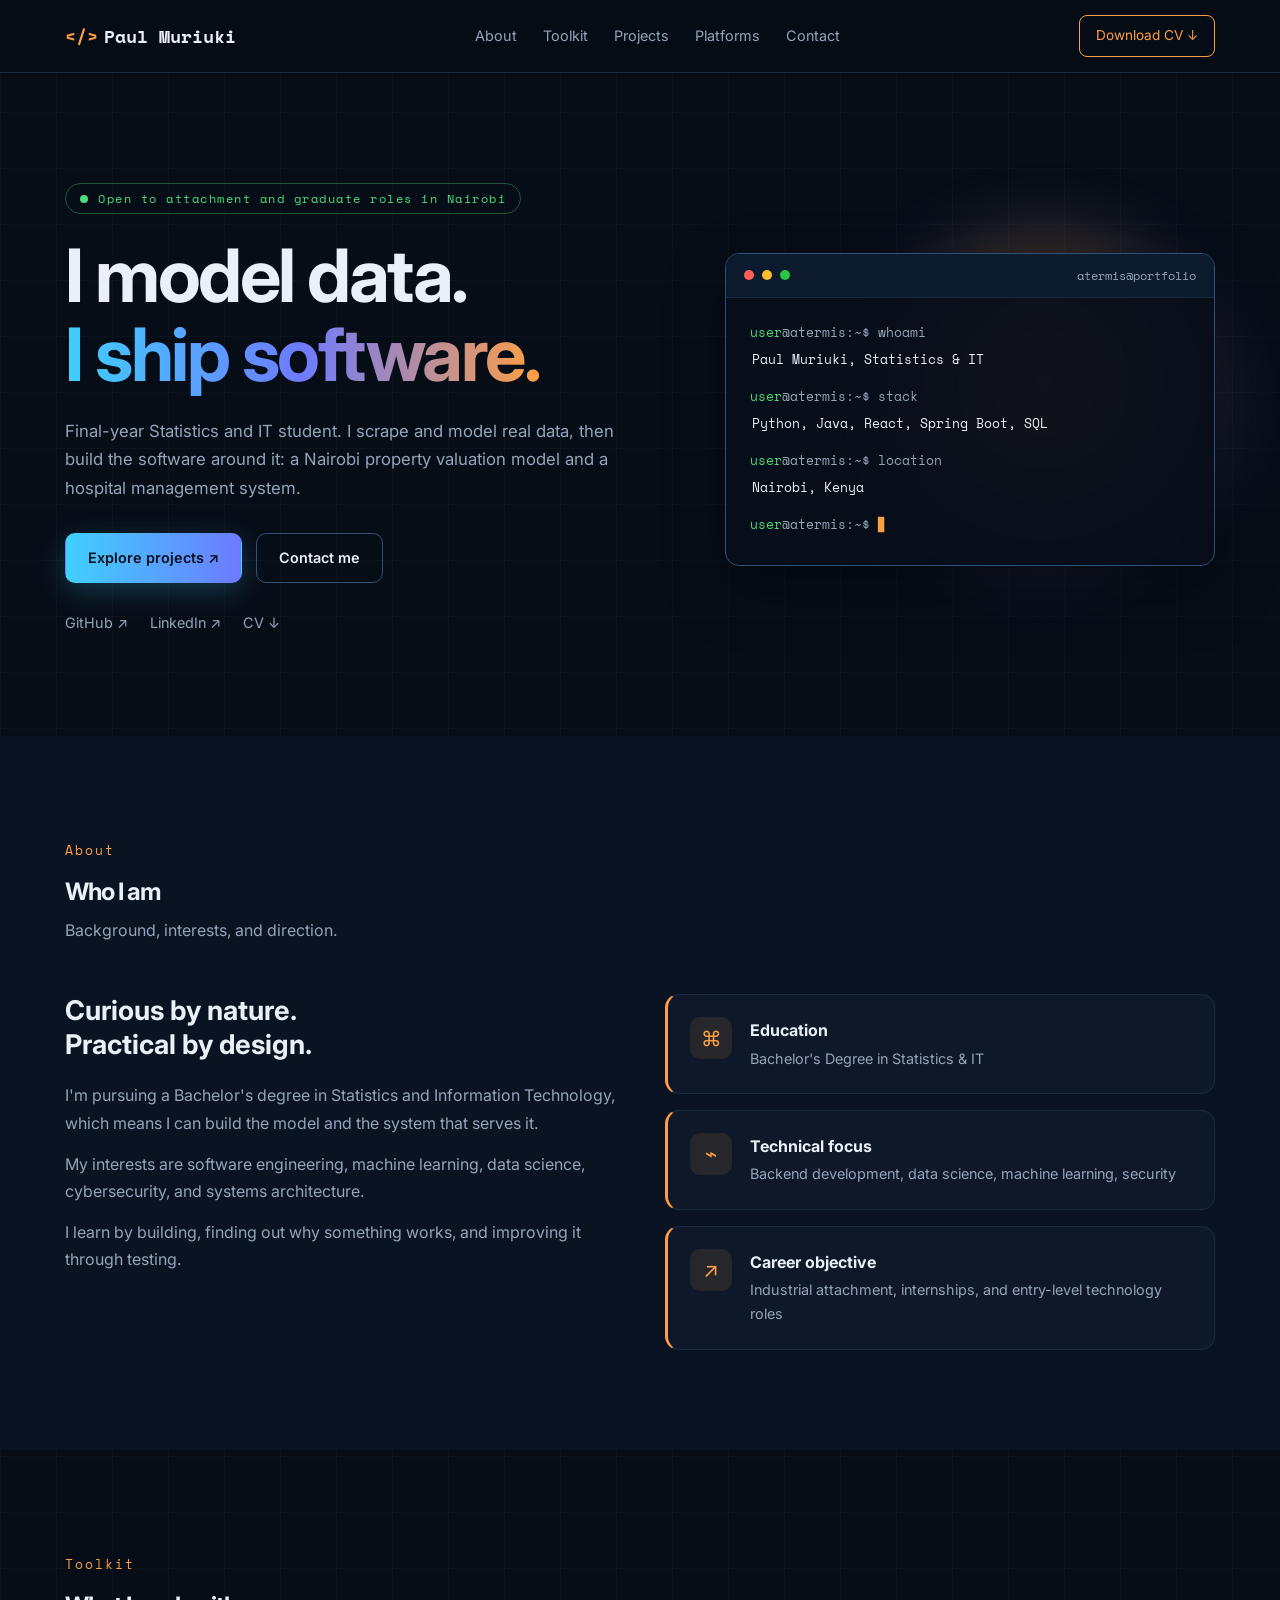
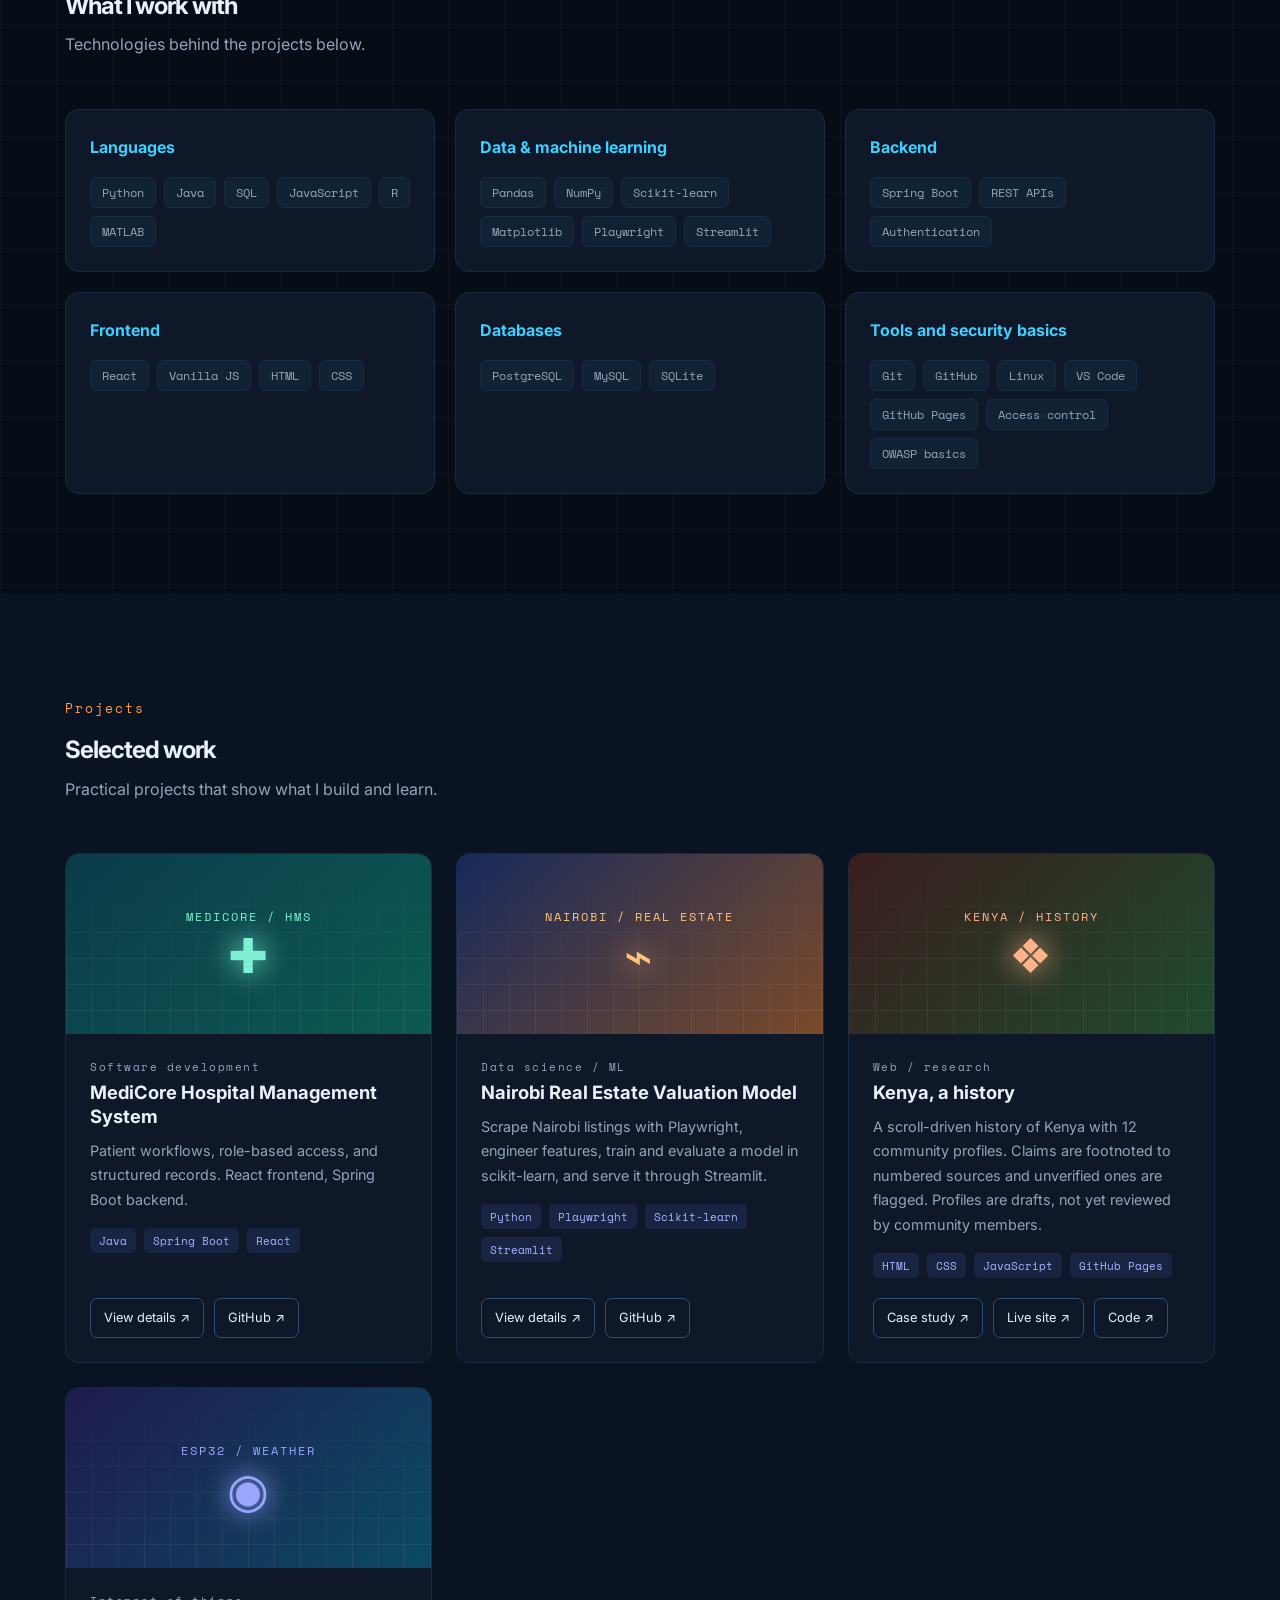
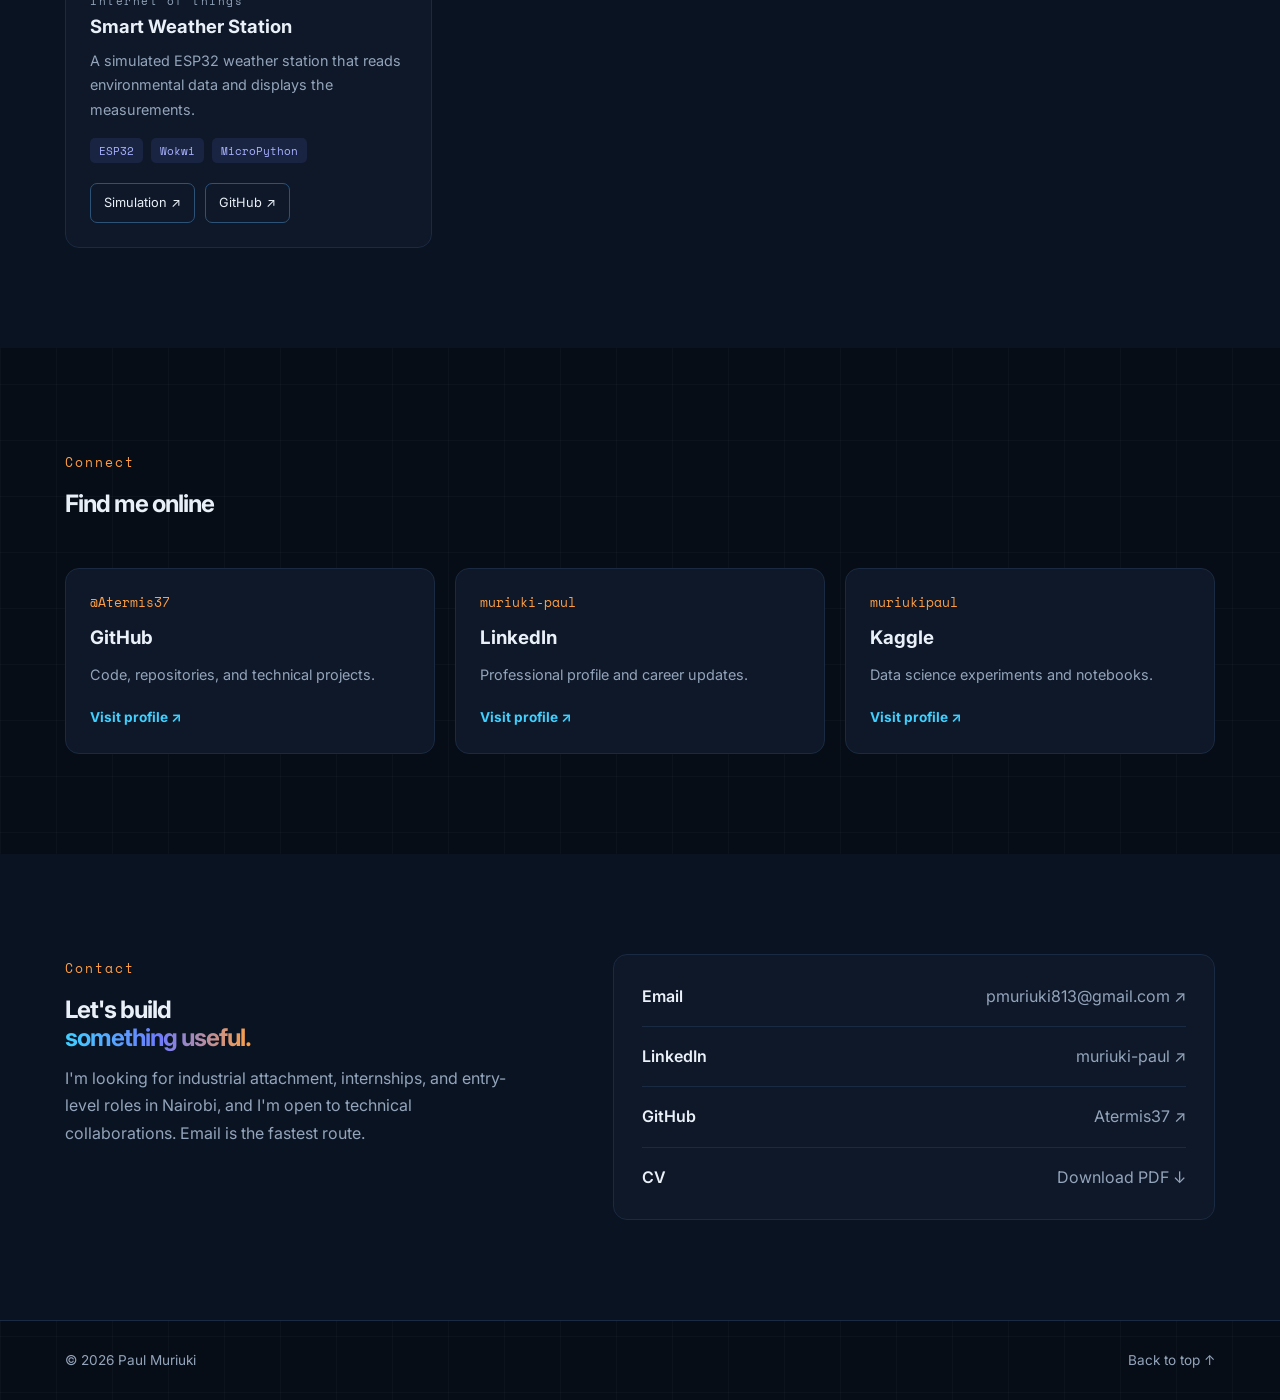
==== commit 9265e929: "Added new project" ====
--- a/index.html
+++ b/index.html
@@ -4,23 +4,12 @@
     <meta charset="UTF-8" />
     <meta name="viewport" content="width=device-width, initial-scale=1.0" />
     <title>Paul Muriuki | Statistics &amp; IT, Nairobi</title>
-    <meta
-      name="description"
-      content="Paul Muriuki, final-year Statistics and IT student in Nairobi. Data science, machine learning and software projects."
-    />
+    <meta name="description" content="Paul Muriuki, final-year Statistics and IT student in Nairobi. Data science, machine learning and software projects." />
     <meta property="og:type" content="website" />
-    <meta
-      property="og:title"
-      content="Paul Muriuki | Statistics &amp; IT, Nairobi"
-    />
-    <meta
-      property="og:description"
-      content="A Nairobi property valuation model, a multi-tenant healthcare backend, and more."
-    />
-    <link
-      rel="icon"
-      href="data:image/svg+xml,%3Csvg xmlns='http://www.w3.org/2000/svg' viewBox='0 0 100 100'%3E%3Ctext y='.9em' font-size='90' fill='%23ff9f43'%3EP%3C/text%3E%3C/svg%3E"
-    />
+    <meta property="og:title" content="Paul Muriuki | Statistics &amp; IT, Nairobi" />
+    <meta property="og:description" content="A Nairobi property valuation model, a hospital management system, and more." />
+    
+    <link rel="icon" href="data:image/svg+xml,%3Csvg xmlns='http://www.w3.org/2000/svg' viewBox='0 0 100 100'%3E%3Ctext y='.9em' font-size='90' fill='%23ff9f43'%3EP%3C/text%3E%3C/svg%3E" />
 
     <link rel="preconnect" href="https://fonts.googleapis.com" />
     <link rel="preconnect" href="https://fonts.gstatic.com" crossorigin />
@@ -34,19 +23,9 @@
   <body>
     <header class="header">
       <div class="container nav-container">
-        <a href="#home" class="logo"
-          ><span class="logo-symbol">&lt;/&gt;</span>Paul Muriuki</a
-        >
-
-        <button
-          class="menu-toggle"
-          id="menu-toggle"
-          aria-label="Toggle menu"
-          aria-expanded="false"
-          aria-controls="navigation"
-        >
-          ☰
-        </button>
+        <a href="#home" class="logo"><span class="logo-symbol">&lt;/&gt;</span>Paul Muriuki</a>
+
+        <button class="menu-toggle" id="menu-toggle" aria-label="Toggle menu" aria-expanded="false" aria-controls="navigation">☰</button>
 
         <nav class="navigation" id="navigation">
           <a href="#about">About</a>
@@ -56,79 +35,47 @@
           <a href="#contact">Contact</a>
         </nav>
 
-        <a
-          href="assets/cv.pdf"
-          class="nav-button"
-          download="Paul-Muriuki-CV.pdf"
-          >Download CV ↓</a
-        >
+        <a href="assets/cv.pdf" class="nav-button" download>Download CV ↓</a>
       </div>
     </header>
 
     <section id="home" class="hero">
       <div class="container hero-grid">
         <div class="hero-content">
-          <span class="status"
-            ><span class="status-dot"></span>Open to attachment (April to August
-            2027) and graduate roles in Nairobi</span
-          >
-
-          <h1>
-            I model data.<br /><span class="gradient-text"
-              >I ship software.</span
-            >
-          </h1>
+          <span class="status"><span class="status-dot"></span>Open to attachment and graduate roles in Nairobi</span>
+
+          <h1>I model data.<br /><span class="gradient-text">I ship software.</span></h1>
 
           <p class="hero-description">
             Final-year Statistics and IT student. I scrape and model real data,
-            then build the software around it: a live Nairobi property valuation
-            model and a multi-tenant backend for pharmacies and clinics.
+            then build the software around it: a Nairobi property valuation
+            model and a hospital management system.
           </p>
 
           <div class="hero-buttons">
-            <a href="#projects" class="button button-primary"
-              >Explore projects ↗</a
-            >
+            <a href="#projects" class="button button-primary">Explore projects ↗</a>
             <a href="#contact" class="button button-secondary">Contact me</a>
           </div>
 
           <div class="hero-links">
-            <a
-              href="https://github.com/Atermis37"
-              target="_blank"
-              rel="noopener"
-              >GitHub ↗</a
-            >
-            <a
-              href="https://www.linkedin.com/in/muriuki-paul-7a256b313/"
-              target="_blank"
-              rel="noopener"
-              >LinkedIn ↗</a
-            >
-            <a href="assets/cv.pdf" download="Paul-Muriuki-CV.pdf">CV ↓</a>
+            <a href="https://github.com/Atermis37" target="_blank" rel="noopener">GitHub ↗</a>
+            <a href="https://www.linkedin.com/in/muriuki-paul-7a256b313/" target="_blank" rel="noopener">LinkedIn ↗</a>
+            <a href="assets/cv.pdf" download>CV ↓</a>
           </div>
         </div>
 
         <div class="hero-art" aria-hidden="true">
           <div class="hero-circle"></div>
           <div class="terminal">
-            <div class="terminal-header">
-              <span></span><span></span><span></span
-              ><small>atermis@portfolio</small>
-            </div>
+            <div class="terminal-header"><span></span><span></span><span></span><small>atermis@portfolio</small></div>
             <div class="terminal-content">
               <p><span class="terminal-green">user</span>@atermis:~$ whoami</p>
               <p class="terminal-output">Paul Muriuki, Statistics &amp; IT</p>
               <p><span class="terminal-green">user</span>@atermis:~$ stack</p>
-              <p class="terminal-output">Python, FastAPI, PostgreSQL, React</p>
-              <p>
-                <span class="terminal-green">user</span>@atermis:~$ location
-              </p>
+              <p class="terminal-output">Python, Java, React, Spring Boot, SQL</p>
+              <p><span class="terminal-green">user</span>@atermis:~$ location</p>
               <p class="terminal-output">Nairobi, Kenya</p>
-              <p>
-                <span class="terminal-green">user</span>@atermis:~$
-                <span class="cursor">▋</span>
-              </p>
+              <p><span class="terminal-green">user</span>@atermis:~$ <span class="cursor">▋</span></p>
             </div>
           </div>
         </div>
@@ -146,45 +93,23 @@
         <div class="about-grid">
           <div class="about-text">
             <h3>Curious by nature.<br />Practical by design.</h3>
-            <p>
-              I'm pursuing a Bachelor's degree in Statistics and Information
-              Technology, which means I can build the model and the system that
-              serves it.
-            </p>
-            <p>
-              My interests are software engineering, machine learning, data
-              science, cybersecurity, and systems architecture.
-            </p>
-            <p>
-              I learn by building, finding out why something works, and
-              improving it through testing.
-            </p>
+            <p>I'm pursuing a Bachelor's degree in Statistics and Information Technology, which means I can build the model and the system that serves it.</p>
+            <p>My interests are software engineering, machine learning, data science, cybersecurity, and systems architecture.</p>
+            <p>I learn by building, finding out why something works, and improving it through testing.</p>
           </div>
 
           <div class="about-cards">
             <article class="info-card">
               <span class="card-icon">⌘</span>
-              <div>
-                <h4>Education</h4>
-                <p>Bachelor's Degree in Statistics &amp; IT, expected 2028</p>
-              </div>
+              <div><h4>Education</h4><p>Bachelor's Degree in Statistics &amp; IT</p></div>
             </article>
             <article class="info-card">
               <span class="card-icon">⌁</span>
-              <div>
-                <h4>Technical focus</h4>
-                <p>Data science, machine learning, backend development</p>
-              </div>
+              <div><h4>Technical focus</h4><p>Backend development, data science, machine learning, security</p></div>
             </article>
             <article class="info-card">
               <span class="card-icon">↗</span>
-              <div>
-                <h4>Career objective</h4>
-                <p>
-                  Industrial attachment, internships, and entry-level technology
-                  roles
-                </p>
-              </div>
+              <div><h4>Career objective</h4><p>Industrial attachment, internships, and entry-level technology roles</p></div>
             </article>
           </div>
         </div>
@@ -202,45 +127,27 @@
         <div class="skills-grid">
           <article class="skill-card">
             <h3>Languages</h3>
-            <div class="skill-tags">
-              <span>Python</span><span>SQL</span><span>JavaScript</span
-              ><span>Java</span><span>MATLAB</span>
-            </div>
+            <div class="skill-tags"><span>Python</span><span>Java</span><span>SQL</span><span>JavaScript</span><span>R</span><span>MATLAB</span></div>
           </article>
           <article class="skill-card">
             <h3>Data &amp; machine learning</h3>
-            <div class="skill-tags">
-              <span>Pandas</span><span>NumPy</span><span>statsmodels</span
-              ><span>Scikit-learn</span><span>Matplotlib</span
-              ><span>Playwright</span><span>Streamlit</span>
-            </div>
+            <div class="skill-tags"><span>Pandas</span><span>NumPy</span><span>Scikit-learn</span><span>Matplotlib</span><span>Playwright</span><span>Streamlit</span></div>
           </article>
           <article class="skill-card">
             <h3>Backend</h3>
-            <div class="skill-tags">
-              <span>FastAPI</span><span>SQLAlchemy</span><span>REST APIs</span
-              ><span>JWT authentication</span>
-            </div>
+            <div class="skill-tags"><span>Spring Boot</span><span>REST APIs</span><span>Authentication</span></div>
           </article>
           <article class="skill-card">
             <h3>Frontend</h3>
-            <div class="skill-tags">
-              <span>React</span><span>HTML</span><span>CSS</span>
-            </div>
+            <div class="skill-tags"><span>React</span><span>Vanilla JS</span><span>HTML</span><span>CSS</span></div>
           </article>
           <article class="skill-card">
             <h3>Databases</h3>
-            <div class="skill-tags">
-              <span>PostgreSQL</span><span>Row-level security</span
-              ><span>SQLite</span>
-            </div>
-          </article>
-          <article class="skill-card">
-            <h3>Tools</h3>
-            <div class="skill-tags">
-              <span>Git</span><span>GitHub</span><span>Linux</span
-              ><span>VS Code</span>
-            </div>
+            <div class="skill-tags"><span>PostgreSQL</span><span>MySQL</span><span>SQLite</span></div>
+          </article>
+          <article class="skill-card">
+            <h3>Tools and security basics</h3>
+            <div class="skill-tags"><span>Git</span><span>GitHub</span><span>Linux</span><span>VS Code</span><span>GitHub Pages</span><span>Access control</span><span>OWASP basics</span></div>
           </article>
         </div>
       </div>
@@ -256,98 +163,58 @@
 
         <div class="projects-grid">
           <article class="project-card">
-            <div class="project-visual medicore-visual">
-              <span>MEDICORE / BACKEND</span>
-              <div class="visual-symbol">✚</div>
-            </div>
-            <div class="project-content">
-              <span class="project-type"
-                >Software development · in development</span
-              >
-              <h3>MediCore: pharmacy and clinic backend</h3>
-              <p>
-                Solo multi-tenant backend. Tenant data is isolated with
-                PostgreSQL row-level security, with 70+ automated tests, an
-                audit log and stock ledger design.
-              </p>
-              <div class="project-tags">
-                <span>Python</span><span>FastAPI</span><span>PostgreSQL</span>
-              </div>
+            <div class="project-visual medicore-visual"><span>MEDICORE / HMS</span><div class="visual-symbol">✚</div></div>
+            <div class="project-content">
+              <span class="project-type">Software development</span>
+              <h3>MediCore Hospital Management System</h3>
+              <p>Patient workflows, role-based access, and structured records. React frontend, Spring Boot backend.</p>
+              <div class="project-tags"><span>Java</span><span>Spring Boot</span><span>React</span></div>
               <div class="project-actions">
                 <a href="projects/medicore.html">View details ↗</a>
-                <a
-                  href="https://github.com/Atermis37/Medicore"
-                  target="_blank"
-                  rel="noopener"
-                  >GitHub ↗</a
-                >
-              </div>
-            </div>
-          </article>
-
-          <article class="project-card">
-            <div class="project-visual realestate-visual">
-              <span>NAIROBI / REAL ESTATE</span>
-              <div class="visual-symbol">⌁</div>
-            </div>
+                <a href="https://github.com/Atermis37/Medicore" target="_blank" rel="noopener">GitHub ↗</a>
+              </div>
+            </div>
+          </article>
+
+          <article class="project-card">
+            <div class="project-visual realestate-visual"><span>NAIROBI / REAL ESTATE</span><div class="visual-symbol">⌁</div></div>
             <div class="project-content">
               <span class="project-type">Data science / ML</span>
               <h3>Nairobi Real Estate Valuation Model</h3>
-              <p>
-                Scraped 3,283 Nairobi listings with Playwright. Random Forest
-                beat OLS in repeated cross-validation (R² 0.775 vs 0.763), and
-                the model is served through a live Streamlit app.
-              </p>
-              <div class="project-tags">
-                <span>Python</span><span>Playwright</span
-                ><span>Scikit-learn</span><span>Streamlit</span>
-              </div>
-              <div class="project-actions">
-                <a
-                  href="https://nairobi-apartment-prices.streamlit.app/"
-                  target="_blank"
-                  rel="noopener"
-                  >Live app ↗</a
-                >
+              <p>Scrape Nairobi listings with Playwright, engineer features, train and evaluate a model in scikit-learn, and serve it through Streamlit.</p>
+              <div class="project-tags"><span>Python</span><span>Playwright</span><span>Scikit-learn</span><span>Streamlit</span></div>
+              <div class="project-actions">
                 <a href="projects/realestate.html">View details ↗</a>
-                <a
-                  href="https://github.com/Atermis37/nairobi-realestate"
-                  target="_blank"
-                  rel="noopener"
-                  >GitHub ↗</a
-                >
-              </div>
-            </div>
-          </article>
-
-          <article class="project-card">
-            <div class="project-visual iot-visual">
-              <span>ESP32 / WEATHER</span>
-              <div class="visual-symbol">◉</div>
-            </div>
+                <a href="https://github.com/Atermis37/nairobi-realestate" target="_blank" rel="noopener">GitHub ↗</a>
+              </div>
+            </div>
+          </article>
+
+          <article class="project-card">
+            <div class="project-visual kenya-visual"><span>KENYA / HISTORY</span><div class="visual-symbol">❖</div></div>
+            <div class="project-content">
+              <span class="project-type">Web / research</span>
+              <h3>Kenya, a history</h3>
+              <p>A scroll-driven history of Kenya with 12 community profiles. Claims are footnoted to numbered sources and unverified ones are flagged. Profiles are drafts, not yet reviewed by community members.</p>
+              <div class="project-tags"><span>HTML</span><span>CSS</span><span>JavaScript</span><span>GitHub Pages</span></div>
+              <div class="project-actions">
+                <a href="projects/kenya-history.html">Case study ↗</a>
+                <a href="https://atermis37.github.io/kenya-history/" target="_blank" rel="noopener">Live site ↗</a>
+                <a href="https://github.com/Atermis37/kenya-history" target="_blank" rel="noopener">Code ↗</a>
+              </div>
+            </div>
+          </article>
+
+          <article class="project-card">
+            <div class="project-visual iot-visual"><span>ESP32 / WEATHER</span><div class="visual-symbol">◉</div></div>
             <div class="project-content">
               <span class="project-type">Internet of things</span>
               <h3>Smart Weather Station</h3>
-              <p>
-                A simulated ESP32 weather station that reads environmental data
-                and displays the measurements.
-              </p>
-              <div class="project-tags">
-                <span>ESP32</span><span>Wokwi</span><span>MicroPython</span>
-              </div>
-              <div class="project-actions">
-                <a
-                  href="https://wokwi.com/projects/479337027551140865"
-                  target="_blank"
-                  rel="noopener"
-                  >Simulation ↗</a
-                >
-                <a
-                  href="https://github.com/Atermis37/smart-weather-station"
-                  target="_blank"
-                  rel="noopener"
-                  >GitHub ↗</a
-                >
+              <p>A simulated ESP32 weather station that reads environmental data and displays the measurements.</p>
+              <div class="project-tags"><span>ESP32</span><span>Wokwi</span><span>MicroPython</span></div>
+              <div class="project-actions">
+                <a href="https://wokwi.com/projects/479337027551140865" target="_blank" rel="noopener">Simulation ↗</a>
+                <a href="https://github.com/Atermis37/smart-weather-station" target="_blank" rel="noopener">GitHub ↗</a>
               </div>
             </div>
           </article>
@@ -363,38 +230,14 @@
         </div>
 
         <div class="platform-grid">
-          <a
-            href="https://github.com/Atermis37"
-            target="_blank"
-            rel="noopener"
-            class="platform-card"
-          >
-            <span>@Atermis37</span>
-            <h3>GitHub</h3>
-            <p>Code, repositories, and technical projects.</p>
-            <b>Visit profile ↗</b>
+          <a href="https://github.com/Atermis37" target="_blank" rel="noopener" class="platform-card">
+            <span>@Atermis37</span><h3>GitHub</h3><p>Code, repositories, and technical projects.</p><b>Visit profile ↗</b>
           </a>
-          <a
-            href="https://www.linkedin.com/in/muriuki-paul-7a256b313/"
-            target="_blank"
-            rel="noopener"
-            class="platform-card"
-          >
-            <span>muriuki-paul</span>
-            <h3>LinkedIn</h3>
-            <p>Professional profile and career updates.</p>
-            <b>Visit profile ↗</b>
+          <a href="https://www.linkedin.com/in/muriuki-paul-7a256b313/" target="_blank" rel="noopener" class="platform-card">
+            <span>muriuki-paul</span><h3>LinkedIn</h3><p>Professional profile and career updates.</p><b>Visit profile ↗</b>
           </a>
-          <a
-            href="https://kaggle.com/muriukipaul"
-            target="_blank"
-            rel="noopener"
-            class="platform-card"
-          >
-            <span>muriukipaul</span>
-            <h3>Kaggle</h3>
-            <p>Data science experiments and notebooks.</p>
-            <b>Visit profile ↗</b>
+          <a href="https://kaggle.com/muriukipaul" target="_blank" rel="noopener" class="platform-card">
+            <span>muriukipaul</span><h3>Kaggle</h3><p>Data science experiments and notebooks.</p><b>Visit profile ↗</b>
           </a>
         </div>
       </div>
@@ -404,34 +247,15 @@
       <div class="container contact-grid">
         <div class="contact-info">
           <span class="section-label">Contact</span>
-          <h2>
-            Let's build<br /><span class="gradient-text"
-              >something useful.</span
-            >
-          </h2>
-          <p>
-            I'm looking for industrial attachment, internships, and entry-level
-            roles in Nairobi, and I'm open to technical collaborations. Email is
-            the fastest route.
-          </p>
+          <h2>Let's build<br /><span class="gradient-text">something useful.</span></h2>
+          <p>I'm looking for industrial attachment, internships, and entry-level roles in Nairobi, and I'm open to technical collaborations. Email is the fastest route.</p>
         </div>
 
         <div class="contact-card">
-          <a href="mailto:pmuriuki813@gmail.com"
-            ><b>Email</b> pmuriuki813@gmail.com ↗</a
-          >
-          <a
-            href="https://www.linkedin.com/in/muriuki-paul-7a256b313/"
-            target="_blank"
-            rel="noopener"
-            ><b>LinkedIn</b> muriuki-paul ↗</a
-          >
-          <a href="https://github.com/Atermis37" target="_blank" rel="noopener"
-            ><b>GitHub</b> Atermis37 ↗</a
-          >
-          <a href="assets/cv.pdf" download="Paul-Muriuki-CV.pdf"
-            ><b>CV</b> Download PDF ↓</a
-          >
+          <a href="mailto:pmuriuki813@gmail.com"><b>Email</b> pmuriuki813@gmail.com ↗</a>
+          <a href="https://www.linkedin.com/in/muriuki-paul-7a256b313/" target="_blank" rel="noopener"><b>LinkedIn</b> muriuki-paul ↗</a>
+          <a href="https://github.com/Atermis37" target="_blank" rel="noopener"><b>GitHub</b> Atermis37 ↗</a>
+          <a href="assets/cv.pdf" download><b>CV</b> Download PDF ↓</a>
         </div>
       </div>
     </section>
--- a/styles.css
+++ b/styles.css
@@ -1,4 +1,4 @@
-/* Portfolio: Paul Muriuki. Selectors match the HTML as written. */
+/* Portfolio: Paul Muriuki.*/
 :root{
   --bg:#070d17;--bg2:#0a1322;--surface:#0e1828;--border:#1a2a42;--border-h:#2d5278;
   --text:#eaf0f8;--muted:#93a4bb;
@@ -148,7 +148,7 @@
 .footer-content{display:flex;align-items:center;justify-content:space-between;flex-wrap:wrap;gap:16px;color:var(--muted);font-size:.85rem}
 .footer-content a:hover{color:var(--sun)}
 
-/* DETAIL PAGES (inline styles in those files still work) */
+/* DETAIL PAGES */
 .section h1{letter-spacing:-1.5px;line-height:1.15}
 .section h2{font-size:1.5rem;margin-top:8px}
 
@@ -178,6 +178,7 @@
   .hero-content>*{opacity:1;transform:none}
 }
 
+/* ADDITIONS: contact card, hero links, detail pages */
 .contact-card{display:flex;flex-direction:column;padding:12px 28px;border:1px solid var(--border);border-radius:var(--r);background:var(--surface)}
 .contact-card a{display:flex;justify-content:space-between;gap:16px;padding:16px 0;border-bottom:1px solid var(--border);color:var(--muted);overflow-wrap:anywhere;transition:color var(--t)}
 .contact-card a:last-child{border-bottom:0}
@@ -193,3 +194,7 @@
 .detail-body ul{margin:0 0 20px 20px;list-style:disc;color:var(--muted)}
 .detail-body li{margin-bottom:6px}
 .detail-body .button{margin-top:18px}
+
+/* Kenya, a history */
+.kenya-visual{background:linear-gradient(135deg,#3a1d1d,#1f4a2e);color:#ffb38a}
+.detail-body .button{margin-right:10px}
